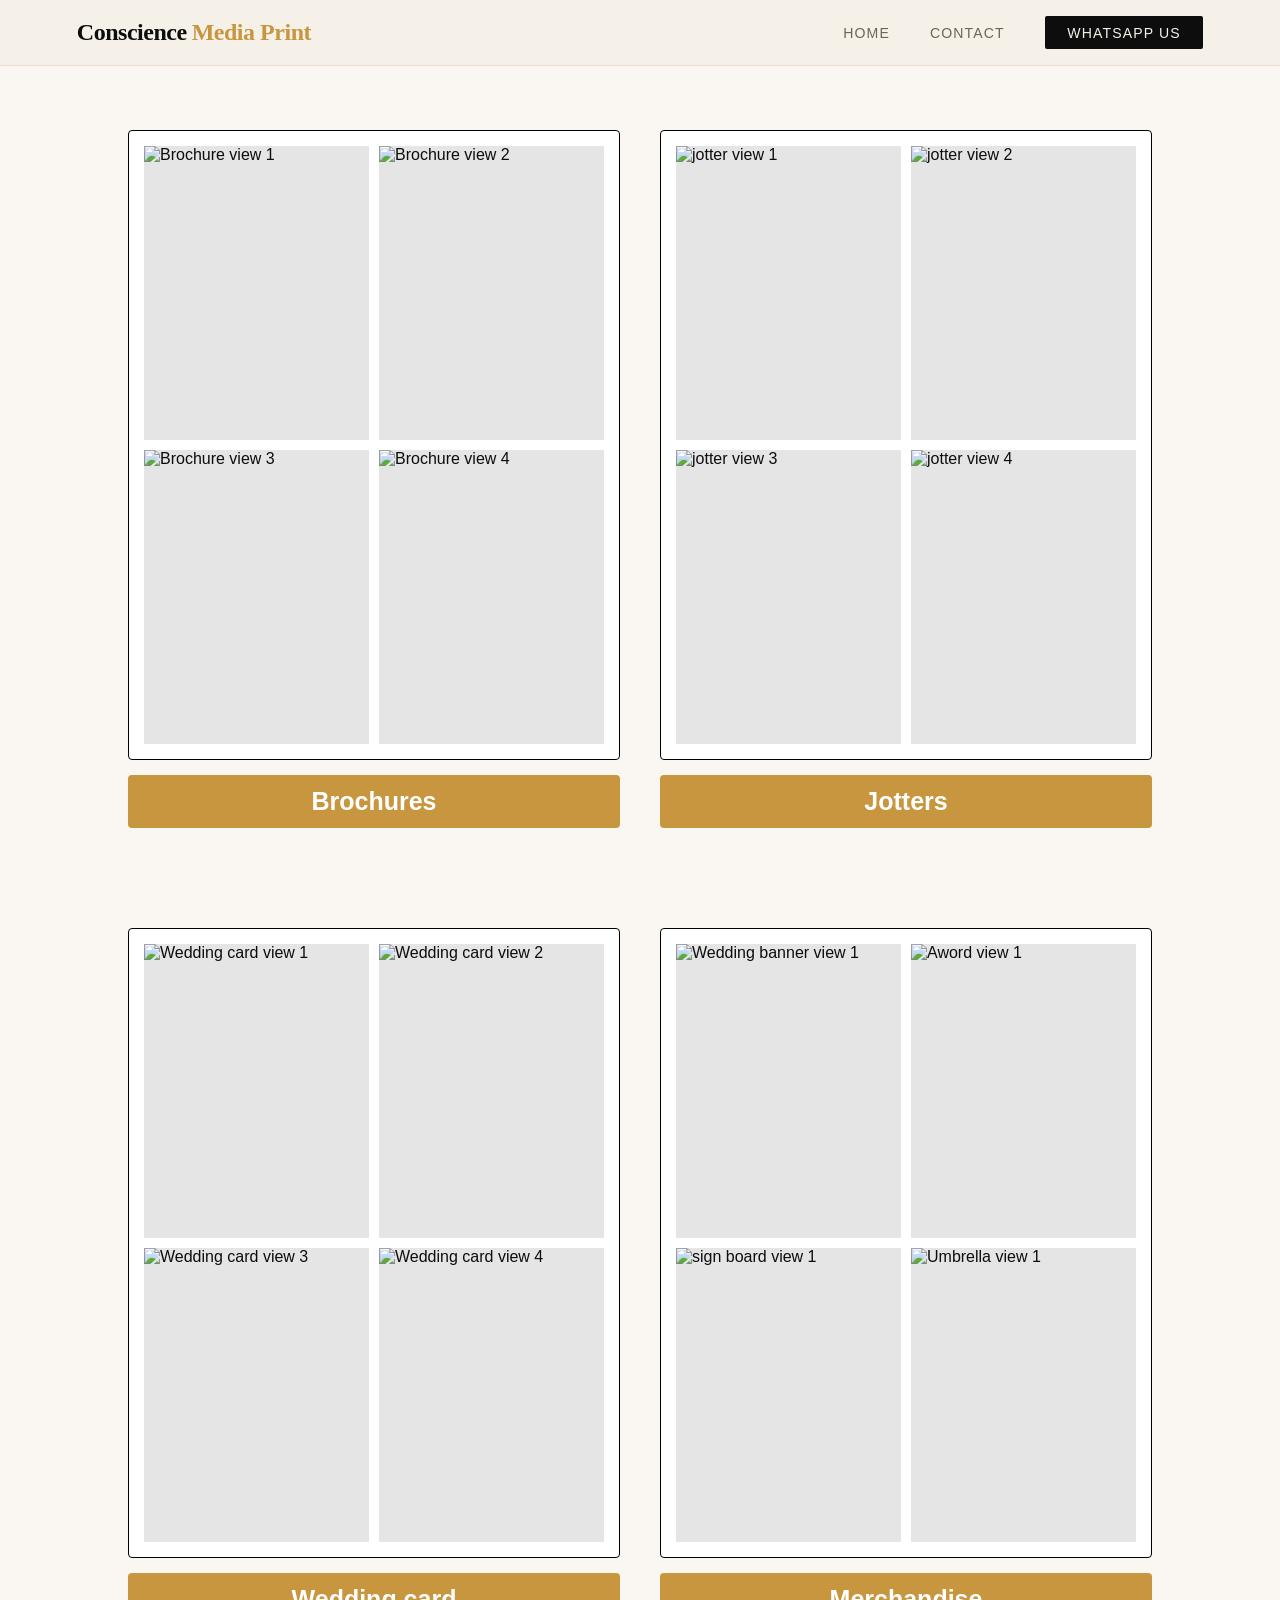
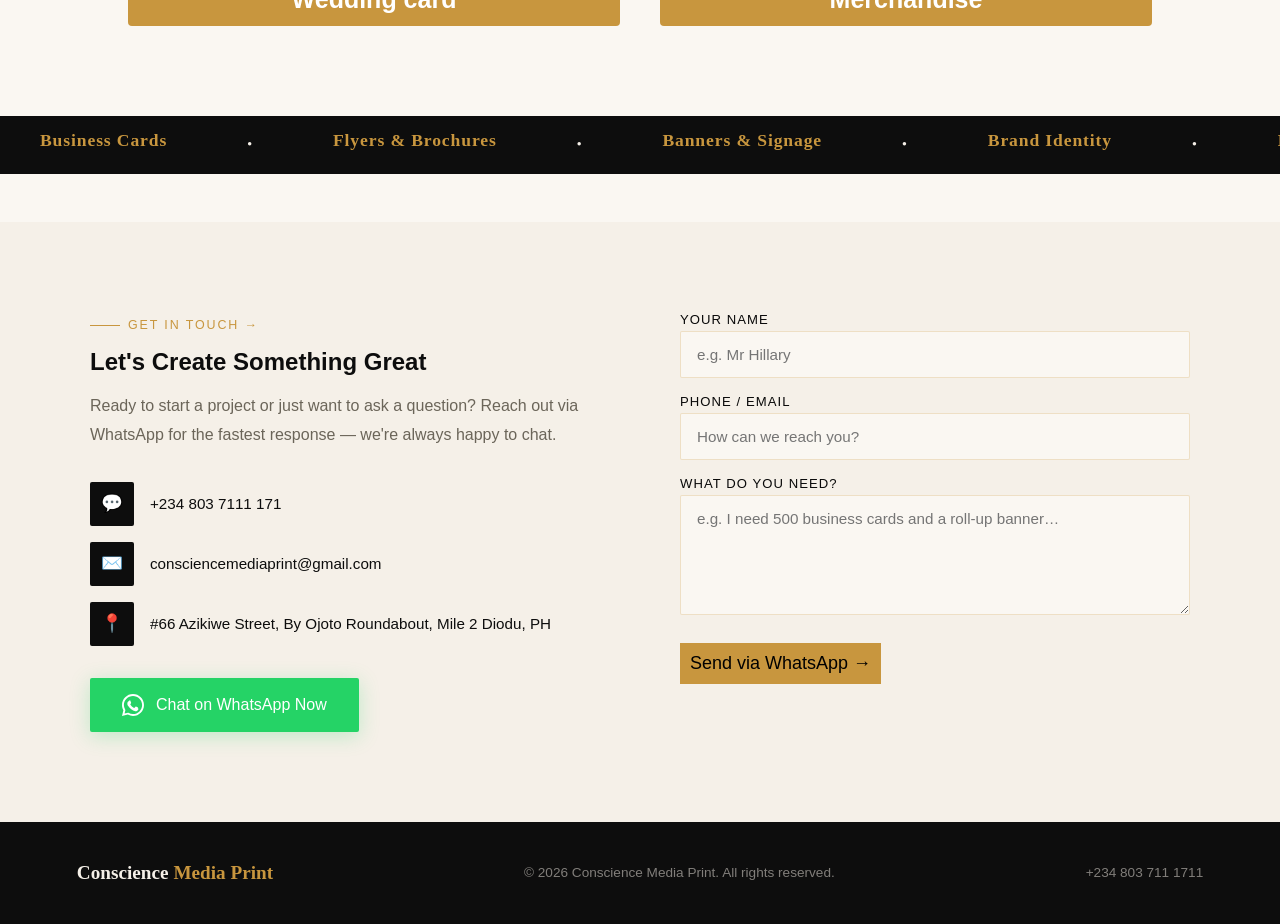
==== catalog.html @ 3065cc91 "Rename 📇.html to catalog.html" ====
<!DOCTYPE html>
<html lang="en">
<head>
    <meta charset="UTF-8">
    <meta name="viewport" content="width=device-width, initial-scale=1.0">
    <title>Catalog Collection | Conscience Media Print</title>
    <link rel="stylesheet" href="./catalog.css">
</head>
<body>
  <!-- NAV -->
<nav id="navbar">
  <a class="nav-logo" href="#hero">Conscience<span>Media Print</span></a>
  <ul class="nav-links" id="navLinks">
    <li><a href="index.html">Home</a></li>
    <li><a href="#contact">Contact</a></li>
    <li><a href="https://wa.me/2348037111171" target="_blank" class="nav-cta">WhatsApp Us</a></li>
  </ul>
  <div class="hamburger" id="hamburger" onclick="toggleMenu()">
    <span></span><span></span><span></span>
  </div>
</nav>
    <!-- MAIN CATALOG CONTAINER MATCHING YOUR NOTEBOOK SKETCH -->
    <main class="catalog-container">
       
        <!-- SECTION 1: BROCHURES -->
        <section class="category-block">
            <div class="inner-quad-grid">
                <div class="grid-cell"><img src="./Images/brochure1.png" alt="Brochure view 1"></div>
                <div class="grid-cell"><img src="./Images/brochure2.png" alt="Brochure view 2"></div>
                <div class="grid-cell"><img src="./Images/brochure3.png" alt="Brochure view 3"></div>
                <div class="grid-cell"><img src="./Images/brochure4.png" alt="Brochure view 4"></div>
            </div>
                <a href="https://drive.google.com/drive/folders/1C43YMz03uZLNqt1py8e4a41AuwaOzutf"><h3>Brochures</h3></a>
        </section>

        <!-- SECTION 2: MERCHANDISE -->
        <section class="category-block">
            <div class="inner-quad-grid">
                <div class="grid-cell"><img src="./Images/jotter1.png" alt="jotter view 1"></div>
                <div class="grid-cell"><img src="./Images/jotter2.png" alt="jotter view 2"></div>
                <div class="grid-cell"><img src="./Images/jotter3.png" alt="jotter view 3"></div>
                <div class="grid-cell"><img src="./Images/jotter4.png" alt="jotter view 4"></div>
            </div>
            <a href="https://drive.google.com/drive/folders/10n7uit2vkqizZoB6C6EOf9daJkdOoRug"><h3>Jotters</h3></a>
        </section>

        <!-- SECTION 3: SIGNAGE -->
        <section class="category-block">
            <div class="inner-quad-grid">
                <div class="grid-cell"><img src="./Images/Wedding card1.png" alt="Wedding card view 1"></div>
                <div class="grid-cell"><img src="./Images/Wedding card2.png" alt="Wedding card view 2"></div>
                <div class="grid-cell"><img src="./Images/Wedding card3.png" alt="Wedding card view 3"></div>
                <div class="grid-cell"><img src="./Images/Wedding card4.png" alt="Wedding card view 4"></div>
            </div>
            <a href="https://drive.google.com/drive/folders/1dVesbkyN0T2qG7P6O_RAn_3yKy0wekew"><h3>Wedding card</h3></a>
        </section>

        <!-- SECTION 4: FLYERS -->
        <section class="category-block">
            <div class="inner-quad-grid">
                <div class="grid-cell"><img src="./Images/wedding banner.jpg" alt="Wedding banner view 1"></div>
                <div class="grid-cell"><img src="./Images/Award1.png" alt="Aword view 1"></div>
                <div class="grid-cell"><img src="./Images/sign board.jpg" alt="sign board view 1"></div>
                <div class="grid-cell"><img src="./Images/Umbrella2.jpg" alt="Umbrella view 1"></div>
            </div>
                <a href="https://drive.google.com/drive/folders/1FA5IKOH-0KZenOcPdpChZqeabGQDJFr2"><h3>Merchandise</h3></a>
        </section>
    </main>

<!-- MARQUEE -->
<div class="marquee-wrap">
  <div class="marquee-track">
    <span>Business Cards</span><span class="dot">●</span>
    <span>Flyers & Brochures</span><span class="dot">●</span>
    <span>Banners & Signage</span><span class="dot">●</span>
    <span>Brand Identity</span><span class="dot">●</span>
    <span>Branded Merchandise</span><span class="dot">●</span>
    <span>T-Shirt Printing</span><span class="dot">●</span>
    <span>Stickers & Labels</span><span class="dot">●</span>
    <span>Corporate Branding</span><span class="dot">●</span>
    <span>Business Cards</span><span class="dot">●</span>
    <span>Flyers & Brochures</span><span class="dot">●</span>
    <span>Banners & Signage</span><span class="dot">●</span>
    <span>Brand Identity</span><span class="dot">●</span>
    <span>Branded Merchandise</span><span class="dot">●</span>
    <span>T-Shirt Printing</span><span class="dot">●</span>
    <span>Stickers & Labels</span><span class="dot">●</span>
    <span>Corporate Branding</span><span class="dot">●</span>
  </div>
</div>

<!-- CONTACT -->
<section id="contact">
  <div class="contact-wrap">
    <div class="contact-info reveal">
      <div class="section-tag">GET IN TOUCH →</div>
      <h2 class="section-title">Let's Create Something Great</h2>
      <p>Ready to start a project or just want to ask a question? Reach out via WhatsApp for the fastest response — we're always happy to chat.</p>
      <div class="contact-links">
        <a class="contact-link" href="https://wa.me/2348037111171" target="_blank">
          <div class="contact-link-icon">💬</div>
          <span>+234 803 7111 171</span>
        </a>
        <a class="contact-link" href="mailto:hello@consciencemedia.ng">
          <div class="contact-link-icon">✉️</div>
          <span>consciencemediaprint@gmail.com</span>
        </a>
        <a class="contact-link" href="#">
          <div class="contact-link-icon">📍</div>
          <span>#66 Azikiwe Street, By Ojoto Roundabout, Mile 2 Diodu, PH</span>
        </a>
      </div>
      <a class="whatsapp-cta" href="https://wa.me/2348037111171?text=Hello%2C%20I%27d%20like%20to%20inquire%20about%20your%20printing%20and%20branding%20services." target="_blank">
        <svg width="22" height="22" viewBox="0 0 32 32" fill="currentColor"><path d="M16 0C7.163 0 0 7.163 0 16c0 2.822.738 5.476 2.027 7.785L0 32l8.404-2.004A15.94 15.94 0 0016 32c8.837 0 16-7.163 16-16S24.837 0 16 0zm0 29.25a13.19 13.19 0 01-6.74-1.848l-.484-.287-5.005 1.194 1.215-4.87-.316-.502A13.214 13.214 0 012.75 16C2.75 8.682 8.682 2.75 16 2.75S29.25 8.682 29.25 16 23.318 29.25 16 29.25zm7.23-9.697c-.396-.198-2.343-1.157-2.706-1.288-.363-.132-.627-.198-.891.198-.264.396-1.025 1.288-1.255 1.552-.231.264-.462.297-.858.099-.396-.198-1.673-.617-3.186-1.97-1.177-1.05-1.973-2.347-2.204-2.743-.231-.396-.025-.61.173-.808.178-.177.396-.462.594-.693.198-.231.264-.396.396-.66.132-.264.066-.495-.033-.693-.099-.198-.891-2.145-1.221-2.937-.32-.771-.647-.667-.891-.68L9.9 10.5c-.264 0-.693.099-.99.462-.297.363-1.155 1.288-1.155 3.136 0 1.848 1.419 3.633 1.617 3.882.198.248 2.79 4.261 6.76 5.98.946.41 1.682.654 2.257.838.948.302 1.812.26 2.494.158.761-.114 2.343-.958 2.673-1.882.33-.924.33-1.716.231-1.881-.099-.165-.363-.264-.759-.462z"/></svg>
        Chat on WhatsApp Now
      </a>
    </div>

    <div class="contact-form-side reveal">
      <div>
        <label>Your Name</label>
        <input type="text" placeholder="e.g. Mr Hillary" />
      </div>
      <div>
        <label>Phone / Email</label>
        <input type="text" placeholder="How can we reach you?" />
      </div>
      <div>
        <label>What do you need?</label>
        <textarea placeholder="e.g. I need 500 business cards and a roll-up banner…"></textarea>
      </div>
      <button class="btn-primary" onclick="sendToWhatsApp()">
        Send via WhatsApp  →
      </button>
    </div>
  </div>
</section>

<!-- FOOTER -->
<footer id="FOOTER">
  <div class="logo">Conscience<span>Media Print</span></div>
  <span>© 2026 Conscience Media Print. All rights reserved.</span>
  <a href="https://wa.me/2348037111171" target="_blank">+234 803 711 1711</a>
</footer>

</body>
<script src="script.js"></script>
</html>
---- catalog.css ----
*, *::before, *::after { margin: 0; padding: 0; box-sizing: border-box; }

:root {
  --ink: #0d0d0d;
  --paper: #f5f0e8;
  --gold: #c8963e;
  --gold-light: #e8b86a;
  --cream: #faf7f2;
  --muted: #6b6559;
}

html { scroll-behavior: smooth; }

body {
  font-family: 'DM Sans', sans-serif;
  background: var(--cream);
  color: var(--ink);
  overflow-x: hidden;
}

/* ── NAV ── */
nav {
  position: fixed; top: 0; left: 0; right: 0; z-index: 100;
  display: flex; justify-content: space-between; align-items: center;
  padding: 1.2rem 6%;
  background: rgba(245,240,232,0.92);
  backdrop-filter: blur(10px);
  border-bottom: 1px solid rgba(200,150,62,0.2);
  transition: box-shadow .3s;
}
nav.scrolled { box-shadow: 0 4px 30px rgba(0,0,0,0.08); }

.nav-logo {
  font-family: 'Playfair Display', serif;
  font-size: 1.5rem; font-weight: 900;
  letter-spacing: -0.02em; color: var(--ink); text-decoration: none;
}
.nav-logo span { color: var(--gold); margin-left: 5px; }

.nav-links { display: flex; gap: 2.5rem; list-style: none; }
.nav-links a {
  text-decoration: none; font-size: .88rem; font-weight: 500;
  letter-spacing: .08em; text-transform: uppercase;
  color: var(--muted); transition: color .25s;
}
.nav-links a:hover { color: var(--gold); }

.nav-cta {
  background: var(--ink); color: var(--paper) !important;
  padding: .55rem 1.4rem; border-radius: 2px;
  font-weight: 500 !important; transition: background .25s !important;
}
.nav-cta:hover { background: var(--gold) !important; color: var(--ink) !important; }

.hamburger { display: none; flex-direction: column; gap: 5px; cursor: pointer; }
.hamburger span { display: block; width: 24px; height: 2px; background: var(--ink); transition: .3s; }

/* 2x2 Category Display Arrangement Grid */
.catalog-container {
    padding: 80px 10%;
    display: grid;
    grid-template-columns: repeat(2, 1fr); /* 2 blocks wide matching top half of sketch */
    column-gap: 40px;
    row-gap: 40px; /* Spacing between top and middle row sections */
}

.category-block {
    text-align: left;
    margin-bottom: 10px;
}

/* The Four Inner Panels Container per Sketched Box */
.inner-quad-grid {
    display: grid;
    margin-top: 50px;
    grid-template-columns: repeat(2, 1fr); /* 2x2 grid inside each container */
    height: 70vh;
    gap: 10px;
    background-color: #ffffff;
    padding: 15px;
    border: 1px solid #000000; /* Distinct crisp border line */
    border-radius: 4px;
}

.grid-cell {
    width: 100%;
    height: 100%;
    background-color: #e5e5e5;
    overflow: hidden;
}

.grid-cell img {
    width: 100%;
    height: 100%;
    object-fit: cover;
}
h3 {
    width: 100%;
    background-color: #c8963e;
    color: #ffffff !important;
    border: none;
    padding: 12px;
    font-size: 13px;
    font-weight: bold;
    border-radius: 4px;
    font-size: 25px;
    cursor: pointer;
    margin-top: 15px;
    text-align: center;
}
a {text-decoration: none;}

.category-label {
    margin-top: 12px;
    font-size: 18px;
    font-weight: bold;
    color: #000000;
    text-decoration: underline; /* Matches the text underlines in your notebook drawing */
}

/* ── MARQUEE ── */
.marquee-wrap { background: var(--ink); color: var(--gold); padding: .9rem 0; overflow: hidden; }
.marquee-track {
  display: flex; width: max-content;
  animation: marquee 18s linear infinite;
  font-family: 'Playfair Display', serif;
  font-size: 1.1rem; font-weight: 700; letter-spacing: .05em;
}
.marquee-track span { padding: 0 2.5rem; }
.marquee-track .dot { color: var(--paper); font-size: .5rem; line-height: 1.8rem; }
@keyframes marquee { to { transform: translateX(-50%); } }

/* ── CONTACT ── */
#contact { background: var(--paper); }
.contact-wrap { display: grid;
   grid-template-columns: 1fr 1fr; 
   gap: 5rem; 
   align-items: start; 
   margin-top: 3rem; 
   padding: 90px;
  }
.section-tag {
  display: inline-flex; align-items: center; gap: .5rem;
  font-size: .78rem; letter-spacing: .15em; text-transform: uppercase;
  color: var(--gold); font-weight: 500; margin-bottom: 1rem;
}
.section-tag::before { content: ''; display: block; width: 30px; height: 1px; background: var(--gold); }
.contact-info h2 { margin-bottom: 1rem; }
.contact-info p { color: var(--muted); line-height: 1.8; font-weight: 300; margin-bottom: 2rem; }
.contact-links { display: flex; flex-direction: column; gap: 1rem; }
.contact-link {
  display: flex; 
  align-items: center; 
  gap: 1rem;
  text-decoration: none; 
  color: var(--ink);
  font-weight: 500; 
  font-size: .95rem; 
  transition: color .25s;
}
.contact-link:hover { color: var(--gold); }
.contact-link-icon {
  width: 44px; height: 44px; border-radius: 2px;
  background: var(--ink); color: var(--paper);
  display: flex; align-items: center; justify-content: center;
  font-size: 1.1rem; flex-shrink: 0; transition: background .25s;
}
.contact-link:hover .contact-link-icon { background: var(--gold); color: var(--ink); }
.whatsapp-cta {
  display: inline-flex; align-items: center; gap: .75rem;
  background: #25D366; color: #fff;
  padding: 1rem 2rem; border-radius: 2px;
  font-weight: 500; font-size: 1rem;
  text-decoration: none; margin-top: 2rem;
  transition: background .25s, transform .2s;
  box-shadow: 0 4px 20px rgba(37,211,102,.25);
}
.whatsapp-cta:hover { background: #20be5b; transform: translateY(-2px); }
.contact-form-side { display: flex; flex-direction: column; gap: 1rem; }
.contact-form-side label { font-size: .82rem;
   letter-spacing: .08em; 
   text-transform: uppercase; 
   color:  #090909;
   display: block; 
   margin-bottom: .3rem;
   font-style: 13px;
   }
.contact-form-side input,
.contact-form-side textarea {
  width: 100%; padding: .85rem 1rem;
  background: var(--cream); border: 1.5px solid rgba(200,150,62,.25);
  border-radius: 2px; font-family: 'DM Sans', sans-serif;
  font-size: .95rem; color: var(--ink); outline: none; transition: border-color .25s;
}
.contact-form-side input:focus,
.contact-form-side textarea:focus { border-color: var(--gold); }
.contact-form-side textarea { resize: vertical; min-height: 120px; }
.contact-form-side .btn-primary { 
   align-self: flex-start;
   margin-top: .5rem;
   border: none;
   padding: 10px 10px 10px 10px;
   font-size: 18px;
   background-color: #c8963e;
   cursor: pointer; 
  }

/* ── FOOTER ── */
footer {
  background: var(--ink); color: rgba(245,240,232,.5);
  padding: 2.5rem 6%; display: flex;
  justify-content: space-between; align-items: center;
  flex-wrap: wrap; gap: 1rem; font-size: .85rem;
}
footer .logo { font-family: 'Playfair Display', serif; font-size: 1.2rem; font-weight: 900; color: var(--paper); }
footer .logo span {
  color: var(--gold);
  margin-left: 5px;
}
footer a { color: rgba(245,240,232,.5); text-decoration: none; transition: color .25s; }
footer a:hover { color: var(--gold); }

/* ── SCROLL ANIMATIONS ── */
.reveal { opacity: 0; transform: translateY(30px); transition: opacity .7s ease, transform .7s ease; }
.reveal.visible { opacity: 1; transform: none; }

/* ── MOBILE ── */
@media (max-width: 900px) {
  .nav-links { display: none; flex-direction: column; gap: 1.2rem; position: absolute; top: 100%; left: 0; right: 0; background: var(--paper); padding: 1.5rem 6%; border-bottom: 1px solid rgba(200,150,62,.2); }
  .nav-links.open { display: flex; }
  .hamburger { display: flex; }
}
@media (max-width: 560px) {
  .services-grid { grid-template-columns: 1fr; }
  .why-grid { grid-template-columns: 1fr; }
  .about-stats { flex-direction: column; gap: 1.2rem; }
  .about-collage { grid-template-rows: 160px 160px; }
  .contact-container {display: block;}
 .catalog-container {
    padding: 80px 10%;
    display: grid;
    grid-template-columns: repeat(1, 1fr);
    column-gap: 40px;
    row-gap: 40px;
}
}
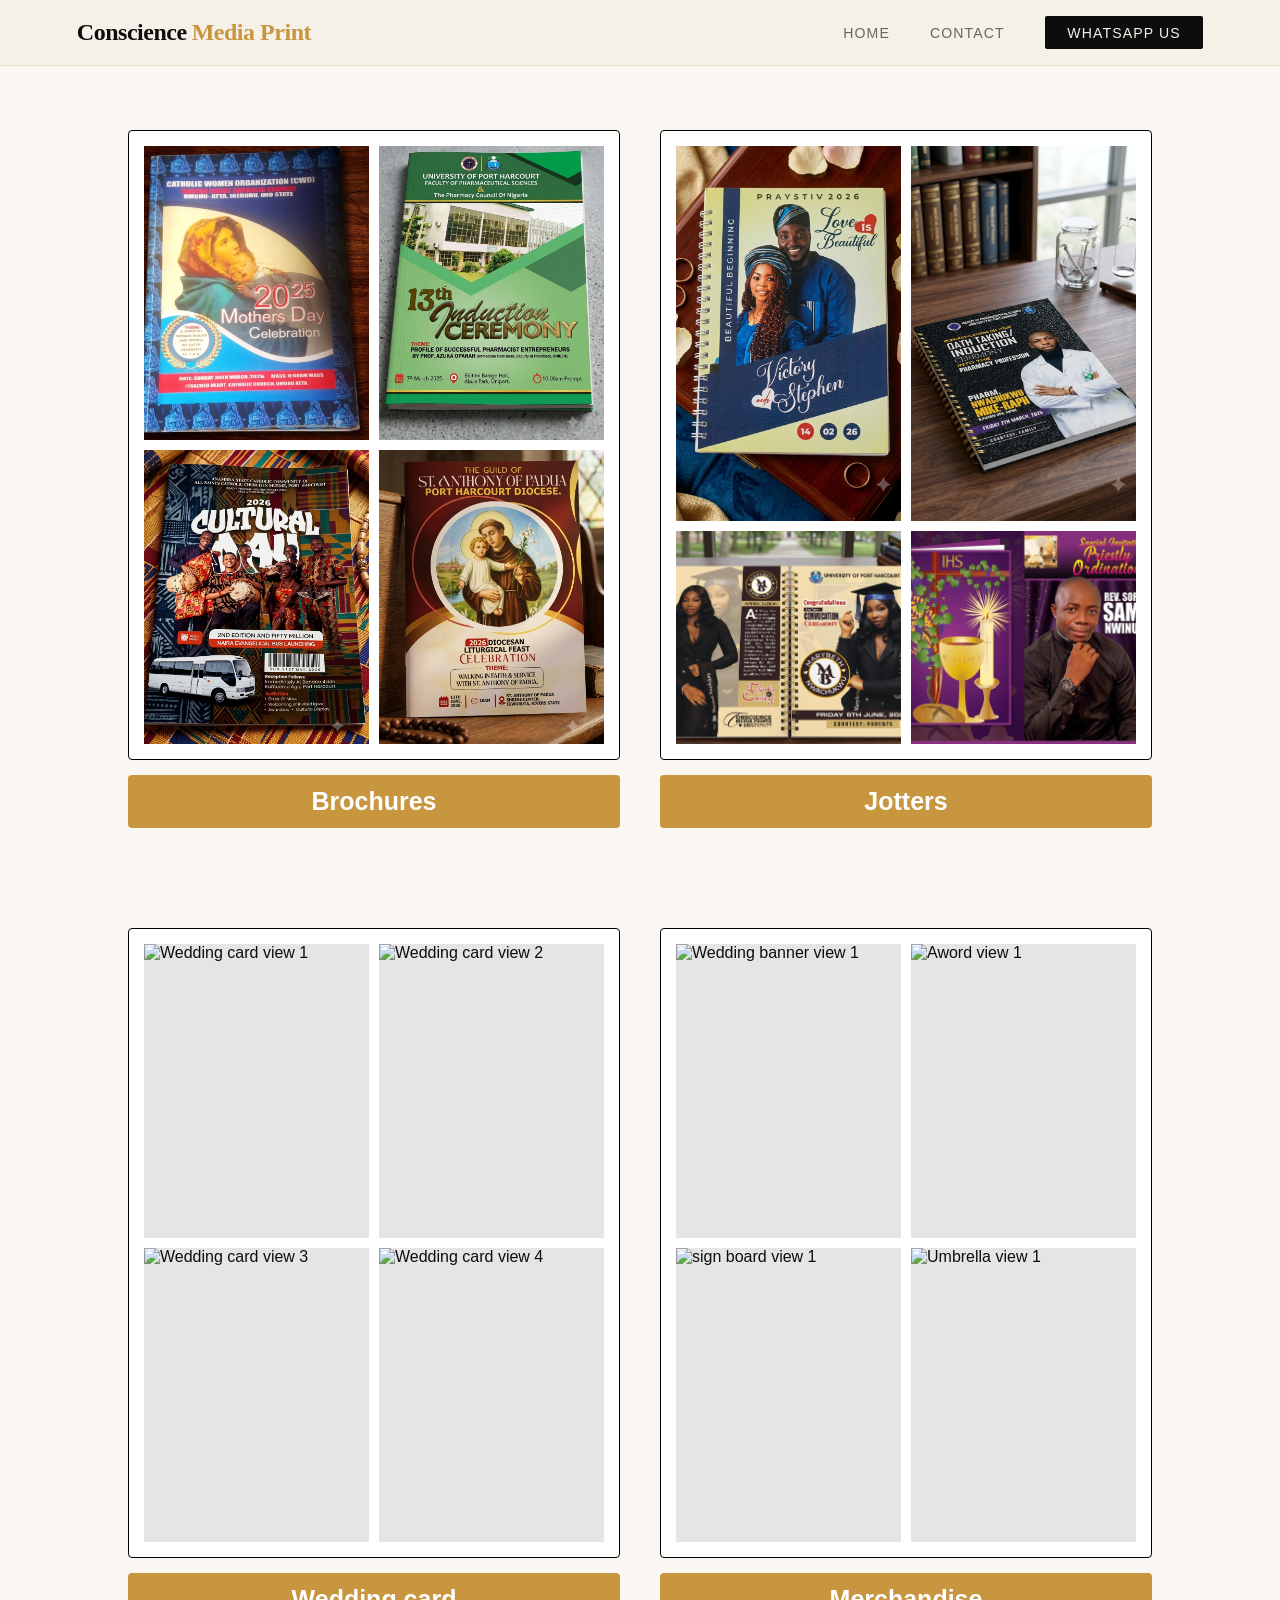
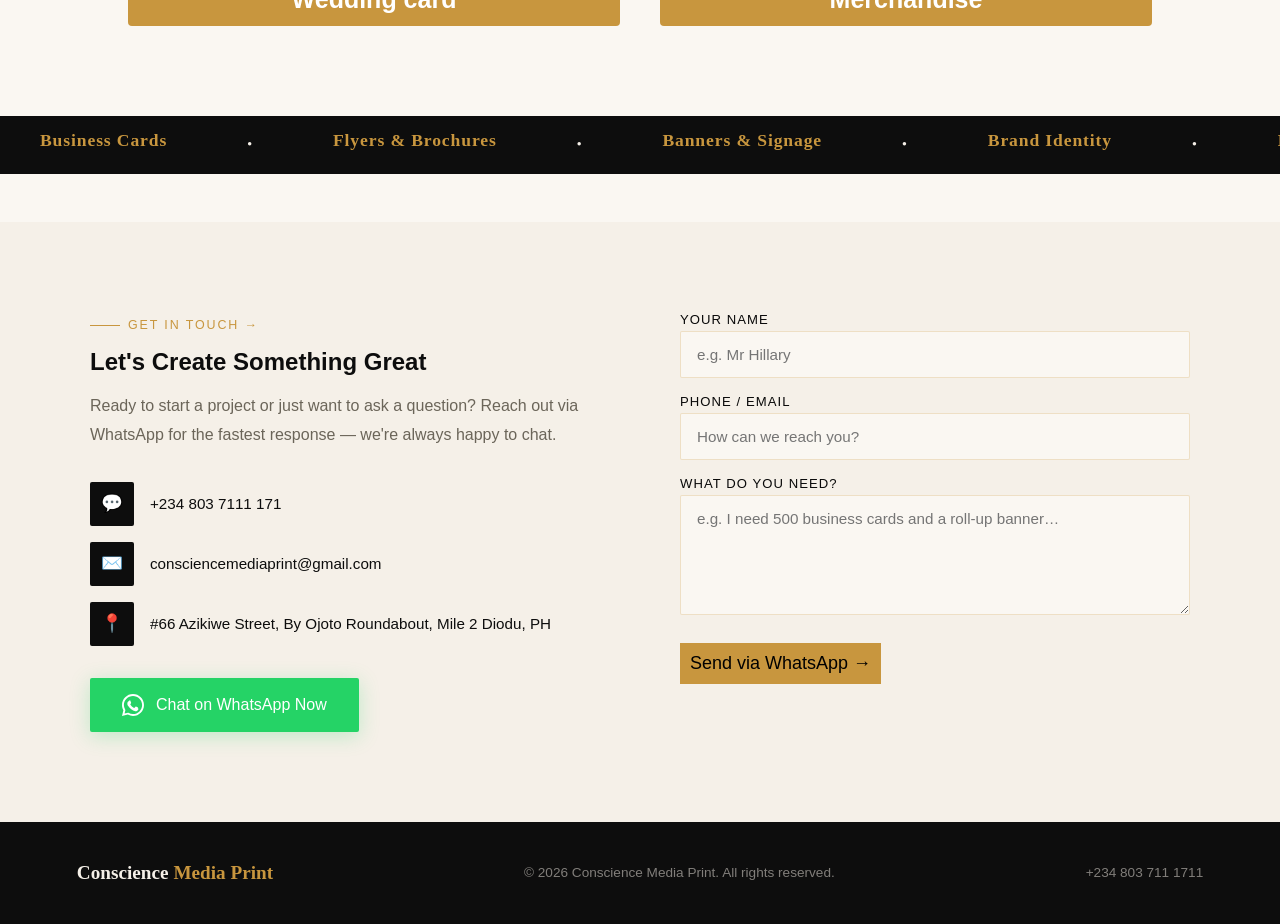
==== commit 3cbae1e0: "Update catalog.html" ====
--- a/catalog.html
+++ b/catalog.html
@@ -25,10 +25,10 @@
         <!-- SECTION 1: BROCHURES -->
         <section class="category-block">
             <div class="inner-quad-grid">
-                <div class="grid-cell"><img src="./Images/brochure1.png" alt="Brochure view 1"></div>
-                <div class="grid-cell"><img src="./Images/brochure2.png" alt="Brochure view 2"></div>
-                <div class="grid-cell"><img src="./Images/brochure3.png" alt="Brochure view 3"></div>
-                <div class="grid-cell"><img src="./Images/brochure4.png" alt="Brochure view 4"></div>
+                <div class="grid-cell"><img src="./brochure1.png" alt="Brochure view 1"></div>
+                <div class="grid-cell"><img src="./brochure2.png" alt="Brochure view 2"></div>
+                <div class="grid-cell"><img src="./brochure3.png" alt="Brochure view 3"></div>
+                <div class="grid-cell"><img src="./brochure4.png" alt="Brochure view 4"></div>
             </div>
                 <a href="https://drive.google.com/drive/folders/1C43YMz03uZLNqt1py8e4a41AuwaOzutf"><h3>Brochures</h3></a>
         </section>
@@ -36,10 +36,10 @@
         <!-- SECTION 2: MERCHANDISE -->
         <section class="category-block">
             <div class="inner-quad-grid">
-                <div class="grid-cell"><img src="./Images/jotter1.png" alt="jotter view 1"></div>
-                <div class="grid-cell"><img src="./Images/jotter2.png" alt="jotter view 2"></div>
-                <div class="grid-cell"><img src="./Images/jotter3.png" alt="jotter view 3"></div>
-                <div class="grid-cell"><img src="./Images/jotter4.png" alt="jotter view 4"></div>
+                <div class="grid-cell"><img src="./jotter1.png" alt="jotter view 1"></div>
+                <div class="grid-cell"><img src="./jotter2.png" alt="jotter view 2"></div>
+                <div class="grid-cell"><img src="./jotter3.png" alt="jotter view 3"></div>
+                <div class="grid-cell"><img src="./jotter4.png" alt="jotter view 4"></div>
             </div>
             <a href="https://drive.google.com/drive/folders/10n7uit2vkqizZoB6C6EOf9daJkdOoRug"><h3>Jotters</h3></a>
         </section>
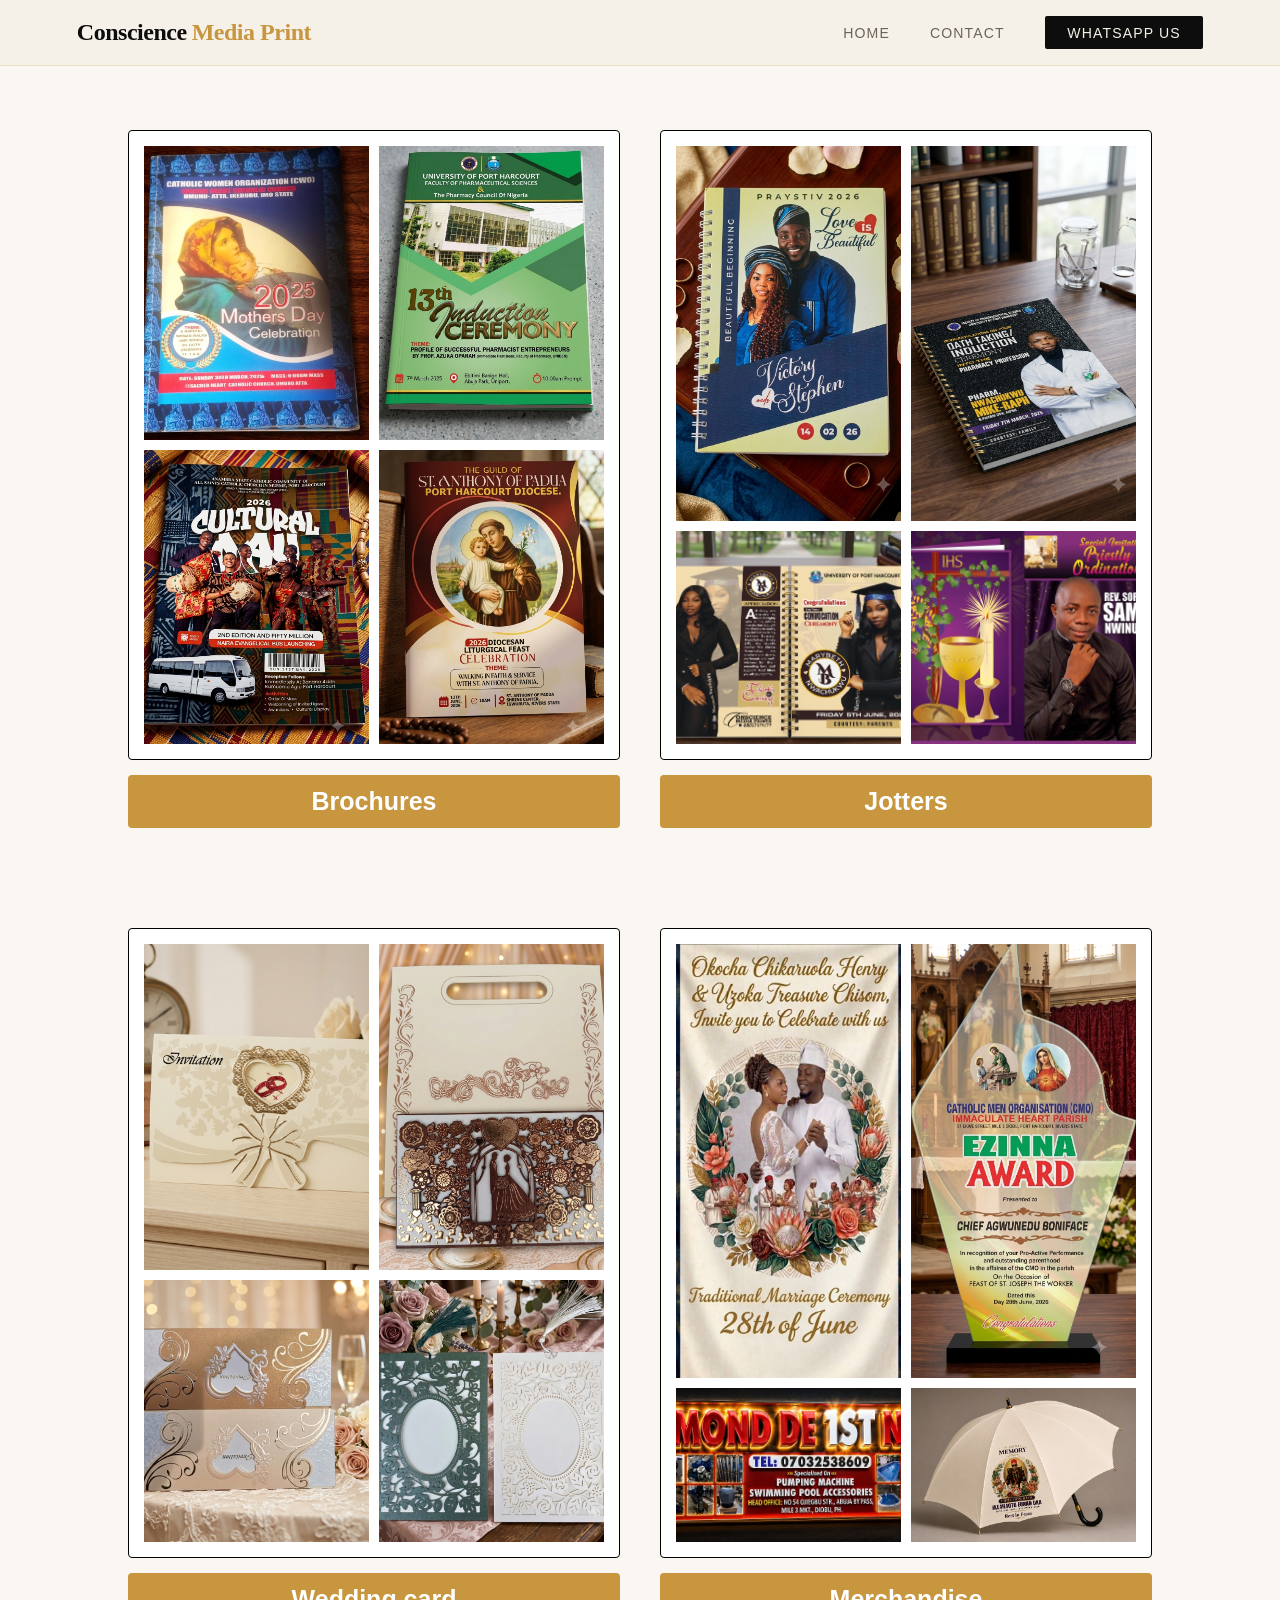
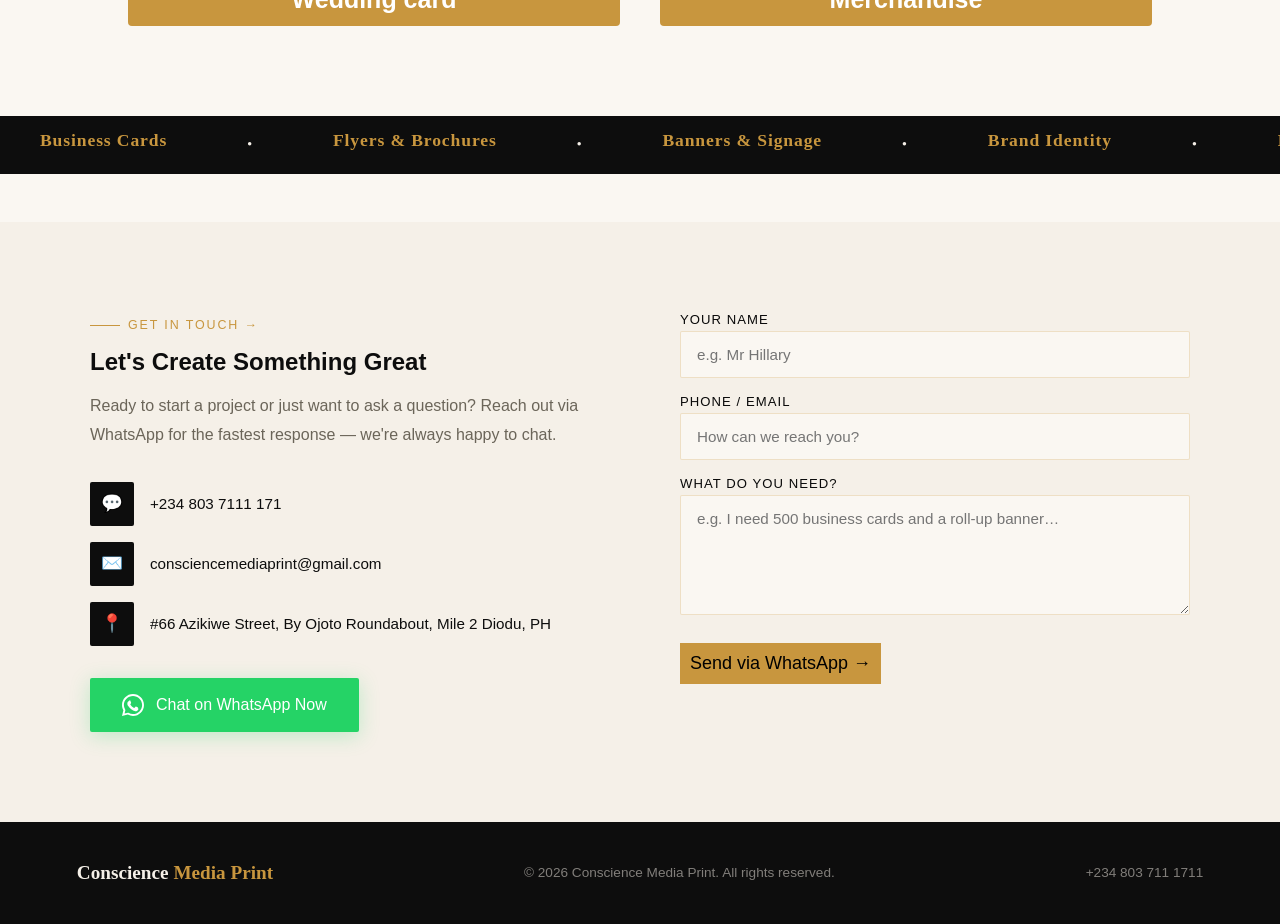
==== commit aac8e481: "Update catalog.html" ====
--- a/catalog.html
+++ b/catalog.html
@@ -47,10 +47,10 @@
         <!-- SECTION 3: SIGNAGE -->
         <section class="category-block">
             <div class="inner-quad-grid">
-                <div class="grid-cell"><img src="./Images/Wedding card1.png" alt="Wedding card view 1"></div>
-                <div class="grid-cell"><img src="./Images/Wedding card2.png" alt="Wedding card view 2"></div>
-                <div class="grid-cell"><img src="./Images/Wedding card3.png" alt="Wedding card view 3"></div>
-                <div class="grid-cell"><img src="./Images/Wedding card4.png" alt="Wedding card view 4"></div>
+                <div class="grid-cell"><img src="./Wedding card1.png" alt="Wedding card view 1"></div>
+                <div class="grid-cell"><img src="./Wedding card2.png" alt="Wedding card view 2"></div>
+                <div class="grid-cell"><img src="./Wedding card3.png" alt="Wedding card view 3"></div>
+                <div class="grid-cell"><img src="./Wedding card4.png" alt="Wedding card view 4"></div>
             </div>
             <a href="https://drive.google.com/drive/folders/1dVesbkyN0T2qG7P6O_RAn_3yKy0wekew"><h3>Wedding card</h3></a>
         </section>
@@ -58,10 +58,10 @@
         <!-- SECTION 4: FLYERS -->
         <section class="category-block">
             <div class="inner-quad-grid">
-                <div class="grid-cell"><img src="./Images/wedding banner.jpg" alt="Wedding banner view 1"></div>
-                <div class="grid-cell"><img src="./Images/Award1.png" alt="Aword view 1"></div>
-                <div class="grid-cell"><img src="./Images/sign board.jpg" alt="sign board view 1"></div>
-                <div class="grid-cell"><img src="./Images/Umbrella2.jpg" alt="Umbrella view 1"></div>
+                <div class="grid-cell"><img src="./wedding banner.jpg" alt="Wedding banner view 1"></div>
+                <div class="grid-cell"><img src="./Award1.png" alt="Aword view 1"></div>
+                <div class="grid-cell"><img src="./sign board.jpg" alt="sign board view 1"></div>
+                <div class="grid-cell"><img src="./Umbrella2.jpg" alt="Umbrella view 1"></div>
             </div>
                 <a href="https://drive.google.com/drive/folders/1FA5IKOH-0KZenOcPdpChZqeabGQDJFr2"><h3>Merchandise</h3></a>
         </section>
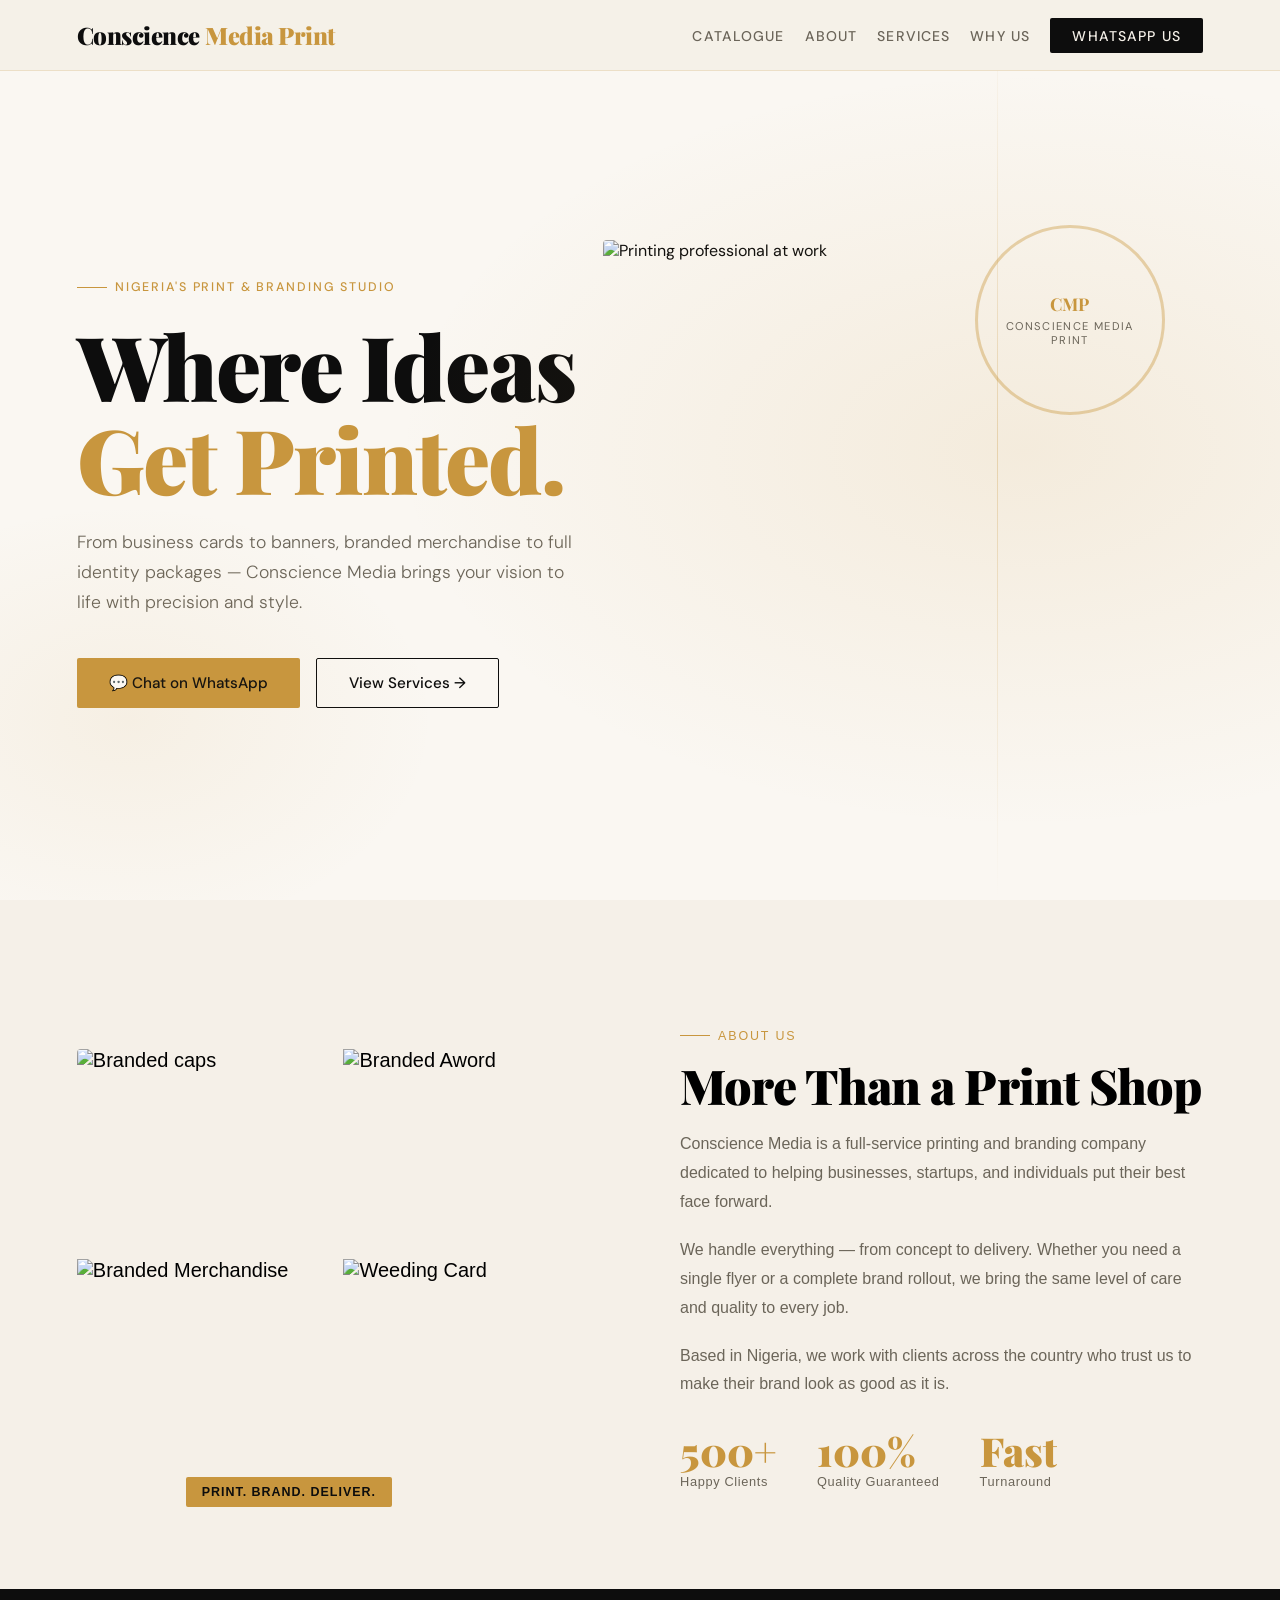
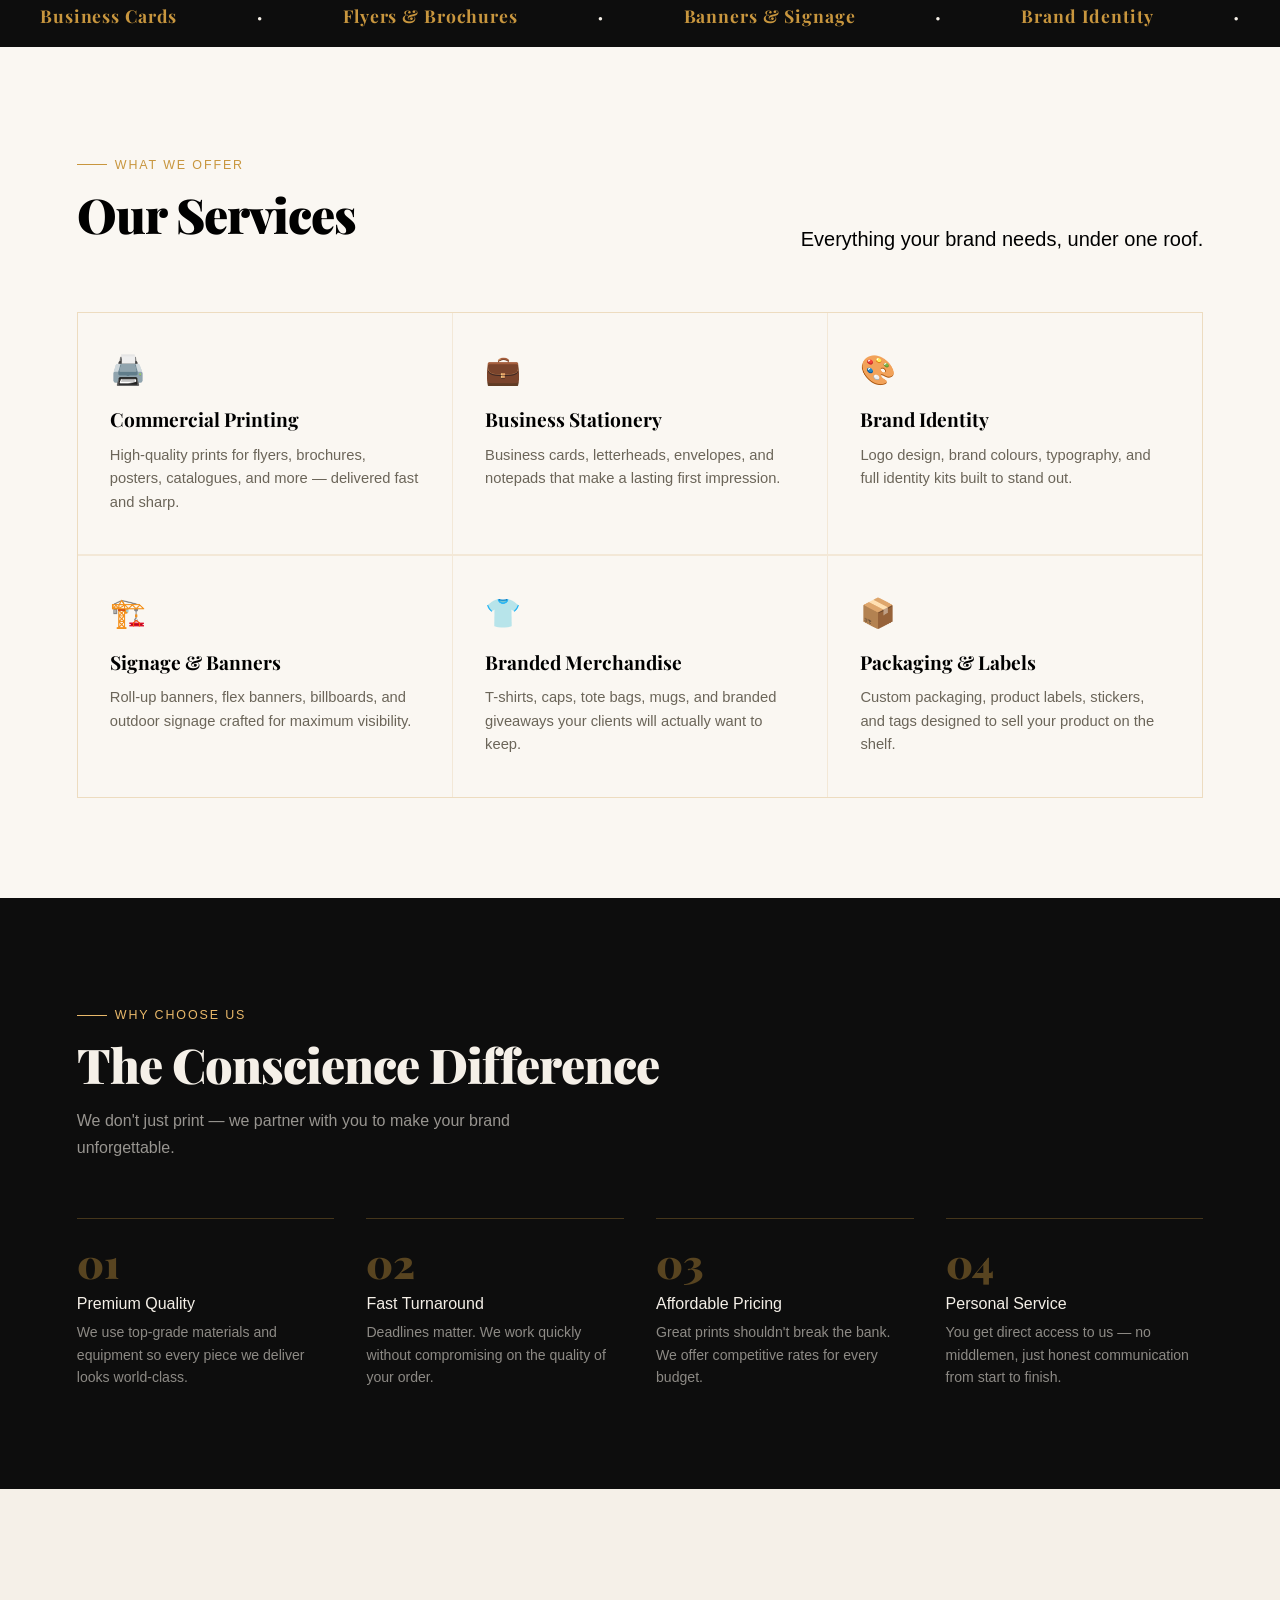
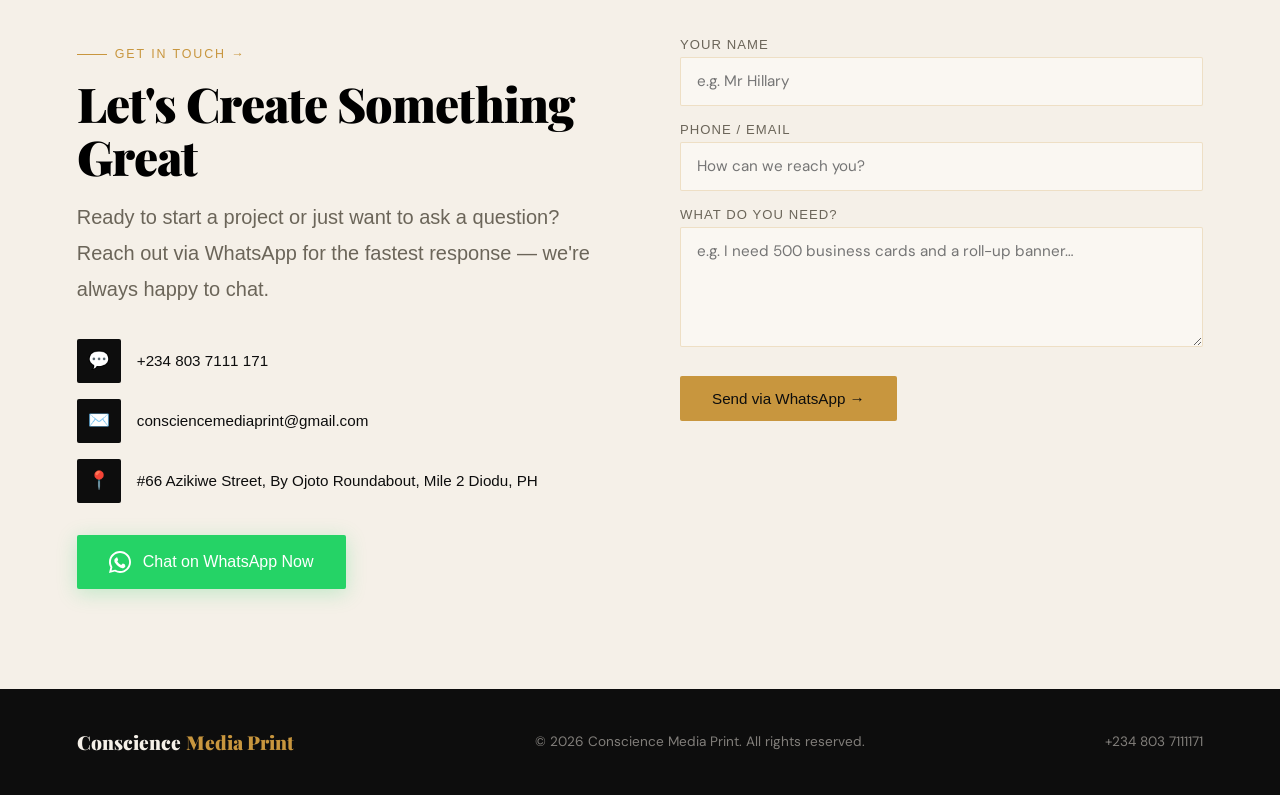
==== commit 20eef16f: "Update catalog.html" ====
--- a/catalog.html
+++ b/catalog.html
@@ -1,71 +1,101 @@
 <!DOCTYPE html>
 <html lang="en">
 <head>
-    <meta charset="UTF-8">
-    <meta name="viewport" content="width=device-width, initial-scale=1.0">
-    <title>Catalog Collection | Conscience Media Print</title>
-    <link rel="stylesheet" href="./catalog.css">
+  <meta charset="UTF-8" />
+  <meta name="viewport" content="width=device-width, initial-scale=1.0"/>
+  <title>Conscience Media – Print & Branding</title>
+  <link href="https://fonts.googleapis.com/css2?family=Playfair+Display:wght@700;900&family=DM+Sans:wght@300;400;500&display=swap" rel="stylesheet"/>
+  <link rel="stylesheet" href="./style.css">
 </head>
+
 <body>
+  
   <!-- NAV -->
 <nav id="navbar">
   <a class="nav-logo" href="#hero">Conscience<span>Media Print</span></a>
   <ul class="nav-links" id="navLinks">
-    <li><a href="index.html">Home</a></li>
-    <li><a href="#contact">Contact</a></li>
+    <li><a href="catalog.html">Catalogue</a></li>
+    <li><a href="#about">About</a></li>
+    <li><a href="#services">Services</a></li>
+    <li><a href="#why">Why Us</a></li>
     <li><a href="https://wa.me/2348037111171" target="_blank" class="nav-cta">WhatsApp Us</a></li>
   </ul>
   <div class="hamburger" id="hamburger" onclick="toggleMenu()">
     <span></span><span></span><span></span>
   </div>
 </nav>
-    <!-- MAIN CATALOG CONTAINER MATCHING YOUR NOTEBOOK SKETCH -->
-    <main class="catalog-container">
-       
-        <!-- SECTION 1: BROCHURES -->
-        <section class="category-block">
-            <div class="inner-quad-grid">
-                <div class="grid-cell"><img src="./brochure1.png" alt="Brochure view 1"></div>
-                <div class="grid-cell"><img src="./brochure2.png" alt="Brochure view 2"></div>
-                <div class="grid-cell"><img src="./brochure3.png" alt="Brochure view 3"></div>
-                <div class="grid-cell"><img src="./brochure4.png" alt="Brochure view 4"></div>
-            </div>
-                <a href="https://drive.google.com/drive/folders/1C43YMz03uZLNqt1py8e4a41AuwaOzutf"><h3>Brochures</h3></a>
-        </section>
-
-        <!-- SECTION 2: MERCHANDISE -->
-        <section class="category-block">
-            <div class="inner-quad-grid">
-                <div class="grid-cell"><img src="./jotter1.png" alt="jotter view 1"></div>
-                <div class="grid-cell"><img src="./jotter2.png" alt="jotter view 2"></div>
-                <div class="grid-cell"><img src="./jotter3.png" alt="jotter view 3"></div>
-                <div class="grid-cell"><img src="./jotter4.png" alt="jotter view 4"></div>
-            </div>
-            <a href="https://drive.google.com/drive/folders/10n7uit2vkqizZoB6C6EOf9daJkdOoRug"><h3>Jotters</h3></a>
-        </section>
-
-        <!-- SECTION 3: SIGNAGE -->
-        <section class="category-block">
-            <div class="inner-quad-grid">
-                <div class="grid-cell"><img src="./Wedding card1.png" alt="Wedding card view 1"></div>
-                <div class="grid-cell"><img src="./Wedding card2.png" alt="Wedding card view 2"></div>
-                <div class="grid-cell"><img src="./Wedding card3.png" alt="Wedding card view 3"></div>
-                <div class="grid-cell"><img src="./Wedding card4.png" alt="Wedding card view 4"></div>
-            </div>
-            <a href="https://drive.google.com/drive/folders/1dVesbkyN0T2qG7P6O_RAn_3yKy0wekew"><h3>Wedding card</h3></a>
-        </section>
-
-        <!-- SECTION 4: FLYERS -->
-        <section class="category-block">
-            <div class="inner-quad-grid">
-                <div class="grid-cell"><img src="./wedding banner.jpg" alt="Wedding banner view 1"></div>
-                <div class="grid-cell"><img src="./Award1.png" alt="Aword view 1"></div>
-                <div class="grid-cell"><img src="./sign board.jpg" alt="sign board view 1"></div>
-                <div class="grid-cell"><img src="./Umbrella2.jpg" alt="Umbrella view 1"></div>
-            </div>
-                <a href="https://drive.google.com/drive/folders/1FA5IKOH-0KZenOcPdpChZqeabGQDJFr2"><h3>Merchandise</h3></a>
-        </section>
-    </main>
+
+<section id="hero">
+  <div class="hero-bg"></div>
+  <div class="hero-content">
+    <div class="hero-tag">Nigeria's Print &amp; Branding Studio</div>
+    <h1>Where Ideas<em>Get Printed.</em></h1>
+    <p>From business cards to banners, branded merchandise to full identity packages — Conscience Media brings your vision to life with precision and style.</p>
+    <div class="hero-btns">
+      <a href="https://wa.me/2348037111171?text=Hello%2C%20I%27d%20like%20to%20inquire%20about%20your%20printing%20and%20branding%20services." target="_blank" class="btn-primary">
+        💬 Chat on WhatsApp
+      </a>
+      <a href="#services" class="btn-secondary">View Services →</a>
+    </div>
+  </div>
+  <div class="hero-image">
+    <img id="hero-img" src="./Images/heroimgfour.png" alt="Printing professional at work" />
+  </div>
+  <div class="hero-badge">
+    <div class="hero-badge-inner">CMP</div>
+    <div class="hero-badge-sub">Conscience Media <br> Print</div>
+  </div>
+</section>
+
+<!-- ABOUT -->
+<section id="about">
+  <div class="about-grid">
+
+    <!-- PHOTO COLLAGE replacing the old black box -->
+    <div class="about-collage-wrap reveal">
+      <div class="about-collage">
+    
+        <img class="collage-img "
+          src="./Images/K.jpg"
+          alt="Branded caps" />
+        
+        <img class="collage-img"
+          src="Images/M.jpg"
+          alt="Branded Aword" />
+          
+        <img class="collage-img"
+          src="Images/Z.jpg"
+          alt="Branded Merchandise" /> 
+
+        <img class="collage-img"
+          src="./Images/Umbrella2.jpg"
+          alt="Weeding Card" />    
+      </div>
+      <div class="collage-badge">Print. Brand. Deliver.</div>
+    </div>
+    <div class="about-text reveal">
+      <div class="section-tag">About Us</div>
+      <h2 class="section-title">More Than a Print Shop</h2>
+      <p>Conscience Media is a full-service printing and branding company dedicated to helping businesses, startups, and individuals put their best face forward.</p>
+      <p>We handle everything — from concept to delivery. Whether you need a single flyer or a complete brand rollout, we bring the same level of care and quality to every job.</p>
+      <p>Based in Nigeria, we work with clients across the country who trust us to make their brand look as good as it is.</p>
+      <div class="about-stats">
+        <div>
+          <div class="stat-num">500+</div>
+          <div class="stat-label">Happy Clients</div>
+        </div>
+        <div>
+          <div class="stat-num">100%</div>
+          <div class="stat-label">Quality Guaranteed</div>
+        </div>
+        <div>
+          <div class="stat-num">Fast</div>
+          <div class="stat-label">Turnaround</div>
+        </div>
+      </div>
+    </div>
+  </div>
+</section>
 
 <!-- MARQUEE -->
 <div class="marquee-wrap">
@@ -89,11 +119,85 @@
   </div>
 </div>
 
+<!-- SERVICES -->
+<section id="services">
+  <div class="services-header">
+    <div class="reveal">
+      <div class="section-tag">What We Offer</div>
+      <h2 class="section-title">Our Services</h2>
+    </div>
+    <p class="section-sub reveal">Everything your brand needs, under one roof.</p>
+  </div>
+  <div class="services-grid">
+    <div class="service-card reveal">
+      <span class="service-icon">🖨️</span>
+      <h3>Commercial Printing</h3>
+      <p>High-quality prints for flyers, brochures, posters, catalogues, and more — delivered fast and sharp.</p>
+    </div>
+    <div class="service-card reveal">
+      <span class="service-icon">💼</span>
+      <h3>Business Stationery</h3>
+      <p>Business cards, letterheads, envelopes, and notepads that make a lasting first impression.</p>
+    </div>
+    <div class="service-card reveal">
+      <span class="service-icon">🎨</span>
+      <h3>Brand Identity</h3>
+      <p>Logo design, brand colours, typography, and full identity kits built to stand out.</p>
+    </div>
+    <div class="service-card reveal">
+      <span class="service-icon">🏗️</span>
+      <h3>Signage & Banners</h3>
+      <p>Roll-up banners, flex banners, billboards, and outdoor signage crafted for maximum visibility.</p>
+    </div>
+    <div class="service-card reveal">
+      <span class="service-icon">👕</span>
+      <h3>Branded Merchandise</h3>
+      <p>T-shirts, caps, tote bags, mugs, and branded giveaways your clients will actually want to keep.</p>
+    </div>
+    <div class="service-card reveal">
+      <span class="service-icon">📦</span>
+      <h3>Packaging & Labels</h3>
+      <p>Custom packaging, product labels, stickers, and tags designed to sell your product on the shelf.</p>
+    </div>
+  </div>
+</section>
+
+<!-- WHY US -->
+<section id="why">
+  <div class="reveal">
+    <div class="section-tag">Why Choose Us</div>
+    <h2 class="section-title">The Conscience Difference</h2>
+    <p class="section-sub">We don't just print — we partner with you to make your brand unforgettable.</p>
+  </div>
+  <div class="why-grid">
+    <div class="why-card reveal">
+      <div class="why-num">01</div>
+      <h3>Premium Quality</h3>
+      <p>We use top-grade materials and equipment so every piece we deliver looks world-class.</p>
+    </div>
+    <div class="why-card reveal">
+      <div class="why-num">02</div>
+      <h3>Fast Turnaround</h3>
+      <p>Deadlines matter. We work quickly without compromising on the quality of your order.</p>
+    </div>
+    <div class="why-card reveal">
+      <div class="why-num">03</div>
+      <h3>Affordable Pricing</h3>
+      <p>Great prints shouldn't break the bank. We offer competitive rates for every budget.</p>
+    </div>
+    <div class="why-card reveal">
+      <div class="why-num">04</div>
+      <h3>Personal Service</h3>
+      <p>You get direct access to us — no middlemen, just honest communication from start to finish.</p>
+    </div>
+  </div>
+</section>
+
 <!-- CONTACT -->
 <section id="contact">
   <div class="contact-wrap">
     <div class="contact-info reveal">
-      <div class="section-tag">GET IN TOUCH →</div>
+      <div class="section-tag">Get In Touch →</div>
       <h2 class="section-title">Let's Create Something Great</h2>
       <p>Ready to start a project or just want to ask a question? Reach out via WhatsApp for the fastest response — we're always happy to chat.</p>
       <div class="contact-links">
@@ -130,17 +234,17 @@
         <textarea placeholder="e.g. I need 500 business cards and a roll-up banner…"></textarea>
       </div>
       <button class="btn-primary" onclick="sendToWhatsApp()">
-        Send via WhatsApp  →
+        Send via WhatsApp →
       </button>
     </div>
   </div>
 </section>
 
 <!-- FOOTER -->
-<footer id="FOOTER">
+<footer>
   <div class="logo">Conscience<span>Media Print</span></div>
   <span>© 2026 Conscience Media Print. All rights reserved.</span>
-  <a href="https://wa.me/2348037111171" target="_blank">+234 803 711 1711</a>
+  <a href="https://wa.me/2348037111171" target="_blank">+234 803 7111171</a>
 </footer>
 
 </body>
--- a/style.css
+++ b/style.css
@@ -0,0 +1,323 @@
+*, *::before, *::after { margin: 0; padding: 0; box-sizing: border-box; }
+
+:root {
+  --ink: #0d0d0d;
+  --paper: #f5f0e8;
+  --gold: #c8963e;
+  --gold-light: #e8b86a;
+  --cream: #faf7f2;
+  --muted: #6b6559;
+}
+
+html { scroll-behavior: smooth; }
+
+body {
+  font-family: 'DM Sans', sans-serif;
+  background: var(--cream);
+  color: var(--ink);
+  overflow-x: hidden;
+}
+
+/* ── NAV ── */
+nav {
+  position: fixed; top: 0; left: 0; right: 0; z-index: 100;
+  display: flex; justify-content: space-between; align-items: center;
+  padding: 1.2rem 6%;
+  background: rgba(245,240,232,0.92);
+  backdrop-filter: blur(10px);
+  border-bottom: 1px solid rgba(200,150,62,0.2);
+  transition: box-shadow .3s;
+}
+nav.scrolled { box-shadow: 0 4px 30px rgba(0,0,0,0.08); }
+
+.nav-logo {
+  font-family: 'Playfair Display', serif;
+  font-size: 1.5rem; font-weight: 900;
+  letter-spacing: -0.02em; color: var(--ink); text-decoration: none;
+}
+.nav-logo span { color: var(--gold); margin-left: 5px; }
+
+.nav-links { display: flex; gap: 20px; list-style: none; }
+.nav-links a {
+  text-decoration: none; font-size: .88rem; font-weight: 500;
+  letter-spacing: .08em; text-transform: uppercase;
+  color: var(--muted); transition: color .25s;
+}
+.nav-links a:hover { color: var(--gold); }
+
+.nav-cta {
+  background: var(--ink); color: var(--paper) !important;
+  padding: .55rem 1.4rem; border-radius: 2px;
+  font-weight: 500 !important; transition: background .25s !important;
+}
+.nav-cta:hover { background: var(--gold) !important; color: var(--ink) !important; }
+
+.hamburger { display: none; flex-direction: column; gap: 5px; cursor: pointer; }
+.hamburger span { display: block; width: 24px; height: 2px; background: var(--ink); transition: .3s; }
+
+/* ── HERO ── */
+#hero {
+  min-height: 100vh; display: flex; align-items: center; justify-content: space-between;
+  padding: 120px 6% 40px; position: relative; overflow: hidden;
+  margin: 0px;
+}
+
+#hero-content { order: 1; position: relative; z-index: 1; }
+
+#hero-image {
+  order: 2;
+  position: relative; z-index: 1;
+  flex-shrink: 0;
+  margin-left: 60px;
+}
+
+#hero-img {
+  display: block;
+  height: 500px;
+  width: 600px;
+  object-fit: cover;
+  border-radius: 4px;
+}
+.hero-bg {
+  position: absolute; inset: 0; z-index: 0;
+  background:
+    radial-gradient(ellipse 70% 60% at 80% 50%, rgba(200,150,62,.12) 0%, transparent 70%),
+    radial-gradient(ellipse 40% 40% at 10% 80%, rgba(200,150,62,.08) 0%, transparent 60%);
+}
+.hero-bg::before {
+  content: ''; position: absolute; top: 0; right: 22%;
+  width: 1px; height: 100%;
+  background: linear-gradient(to bottom, transparent, rgba(200,150,62,.3), transparent);
+}
+.hero-tag {
+  display: inline-flex; align-items: center; gap: .5rem;
+  font-size: .78rem; letter-spacing: .15em; text-transform: uppercase;
+  color: var(--gold); font-weight: 500; margin-bottom: 1.5rem;
+}
+.hero-tag::before { content: ''; display: block; width: 30px; height: 1px; background: var(--gold); }
+.hero-content h1 {
+  font-family: 'Playfair Display', serif;
+  font-size: clamp(3rem, 7vw, 6rem); line-height: 1.03;
+  font-weight: 900; letter-spacing: -0.02em; margin-bottom: 1.5rem;
+}
+.hero-content h1 em { font-style: normal; color: var(--gold); display: block; }
+.hero-content p {
+  font-size: 1.1rem; color: var(--muted); line-height: 1.7;
+  max-width: 500px; margin-bottom: 2.5rem; font-weight: 300;
+}
+.hero-btns { display: flex; gap: 1rem; flex-wrap: wrap; }
+.btn-primary {
+  display: inline-flex; align-items: center; gap: .6rem;
+  background: var(--gold); color: var(--ink);
+  padding: .9rem 2rem; font-weight: 500; font-size: .95rem;
+  text-decoration: none; border-radius: 2px;
+  transition: background .25s, transform .2s;
+}
+.btn-primary:hover { background: var(--gold-light); transform: translateY(-2px); }
+.btn-secondary {
+  display: inline-flex; align-items: center; gap: .6rem;
+  border: 1.5px solid var(--ink); color: var(--ink);
+  padding: .9rem 2rem; font-weight: 500; font-size: .95rem;
+  text-decoration: none; border-radius: 2px;
+  transition: background .25s, transform .2s;
+}
+.btn-secondary:hover { background: var(--ink); color: var(--paper); transform: translateY(-2px); }
+
+.hero-badge {
+  position: absolute; right: 9%; top: 25%;
+  width: 190px; height: 190px; border-radius: 50%;
+  border: 3px solid rgba(200,150,62,.4);
+  display: flex; flex-direction: column;
+  align-items: center; justify-content: center; text-align: center;
+  animation: spin-badge 20s linear infinite;
+}
+.hero-badge-inner {
+  font-family: 'Playfair Display', serif;
+  font-size: 1.1rem; font-weight: 700; color: var(--gold); line-height: 1.2;
+}
+.hero-badge-sub { font-size: .7rem; letter-spacing: .12em; color: var(--muted); text-transform: uppercase; margin-top: .3rem; }
+@keyframes spin-badge { to { transform: rotate(360deg); } }
+
+/* ── MARQUEE ── */
+.marquee-wrap { background: var(--ink); color: var(--gold); padding: .9rem 0; overflow: hidden; }
+.marquee-track {
+  display: flex; width: max-content;
+  animation: marquee 18s linear infinite;
+  font-family: 'Playfair Display', serif;
+  font-size: 1.1rem; font-weight: 700; letter-spacing: .05em;
+}
+.marquee-track span { padding: 0 2.5rem; }
+.marquee-track .dot { color: var(--paper); font-size: .5rem; line-height: 1.8rem; }
+@keyframes marquee { to { transform: translateX(-50%); } }
+
+/* ── SECTION BASE ── */
+section { padding: 100px 6%; }
+.section-tag {
+  display: inline-flex; align-items: center; gap: .5rem;
+  font-size: .78rem; letter-spacing: .15em; text-transform: uppercase;
+  color: var(--gold); font-weight: 500; margin-bottom: 1rem;
+}
+.section-tag::before { content: ''; display: block; width: 30px; height: 1px; background: var(--gold); }
+.section-title {
+  font-family: 'Playfair Display', serif;
+  font-size: clamp(2rem, 4vw, 3rem); font-weight: 900;
+  line-height: 1.1; margin-bottom: 1rem; letter-spacing: -.02em;
+}
+.section-sub { color: var(--muted); font-size: 1rem; line-height: 1.7; max-width: 520px; font-weight: 300; }
+
+/* ── ABOUT ── */
+#about { background: var(--paper); padding-top: 70px; }
+.about-grid {
+  display: grid; grid-template-columns: 1fr 1fr;
+  gap: 5rem; align-items: center; margin-top: 3rem;
+}
+
+/* ── PHOTO COLLAGE ── */
+.about-collage {
+  display: grid;
+  grid-template-columns: 1fr 1fr;
+  grid-template-rows: 200px 200px;
+  gap: 10px;
+  border-radius: 4px;
+  overflow: hidden;
+}
+.collage-img {
+  width: 100%; height: 100%;
+  object-fit: cover;
+  display: block;
+  transition: transform .4s ease;
+}
+.collage-img:hover { transform: scale(1.05); }
+.collage-tall {
+  grid-row: span 2;
+}
+.collage-badge {
+  position: absolute;
+  bottom: -3rem; right: 13rem;
+  background: var(--gold); color: var(--ink);
+  padding: .5rem 1rem; font-size: .78rem;
+  font-weight: 600; letter-spacing: .08em;
+  text-transform: uppercase; border-radius: 2px;
+}
+.about-collage-wrap {
+  position: relative;
+}
+
+.about-text h2 { margin-bottom: 1.2rem; }
+.about-text p { color: var(--muted); line-height: 1.8; margin-bottom: 1.2rem; font-weight: 300; font-size: 1rem; }
+.about-stats { display: flex; gap: 2.5rem; margin-top: 2rem; }
+.stat-num { font-family: 'Playfair Display', serif; font-size: 2.5rem; font-weight: 900; color: var(--gold); line-height: 1; }
+.stat-label { font-size: .8rem; color: var(--muted); letter-spacing: .05em; margin-top: .2rem; }
+
+/* ── SERVICES ── */
+#services { background: var(--cream); }
+.services-header { display: flex; justify-content: space-between; align-items: flex-end; margin-bottom: 3.5rem; flex-wrap: wrap; gap: 1.5rem; }
+.services-grid { display: grid; grid-template-columns: repeat(3, 1fr); gap: 1.5px; background: rgba(200,150,62,.15); border: 1.5px solid rgba(200,150,62,.15); }
+.service-card {
+  background: var(--cream); padding: 2.5rem 2rem;
+  position: relative; overflow: hidden; transition: background .3s; cursor: default;
+}
+.service-card::before {
+  content: ''; position: absolute; bottom: 0; left: 0;
+  width: 0; height: 3px; background: var(--gold); transition: width .35s ease;
+}
+.service-card:hover { background: var(--paper); }
+.service-card:hover::before { width: 100%; }
+.service-icon { font-size: 1.8rem; margin-bottom: 1.2rem; display: block; }
+.service-card h3 { font-family: 'Playfair Display', serif; font-size: 1.2rem; font-weight: 700; margin-bottom: .7rem; }
+.service-card p { color: var(--muted); font-size: .92rem; line-height: 1.6; font-weight: 300; }
+
+/* ── WHY US ── */
+#why { background: var(--ink); color: var(--paper); }
+#why .section-tag { color: var(--gold-light); }
+#why .section-tag::before { background: var(--gold-light); }
+#why .section-title { color: var(--paper); }
+#why .section-sub { color: rgba(245,240,232,.6); }
+.why-grid { display: grid; grid-template-columns: repeat(4, 1fr); gap: 2rem; margin-top: 3.5rem; }
+.why-card { border-top: 1px solid rgba(200,150,62,.3); padding-top: 1.5rem; }
+.why-num { font-family: 'Playfair Display', serif; font-size: 2.5rem; font-weight: 900; color: var(--gold); opacity: .4; line-height: 1; margin-bottom: .8rem; }
+.why-card h3 { font-size: 1rem; font-weight: 500; margin-bottom: .5rem; color: var(--paper); }
+.why-card p { font-size: .88rem; color: rgba(245,240,232,.55); line-height: 1.6; font-weight: 300; }
+
+/* ── CONTACT ── */
+#contact { background: var(--paper); }
+.contact-wrap { display: grid; grid-template-columns: 1fr 1fr; gap: 5rem; align-items: start; margin-top: 3rem; }
+.contact-info h2 { margin-bottom: 1rem; }
+.contact-info p { color: var(--muted); line-height: 1.8; font-weight: 300; margin-bottom: 2rem; }
+.contact-links { display: flex; flex-direction: column; gap: 1rem; }
+.contact-link {
+  display: flex; align-items: center; gap: 1rem;
+  text-decoration: none; color: var(--ink);
+  font-weight: 500; font-size: .95rem; transition: color .25s;
+}
+.contact-link:hover { color: var(--gold); }
+.contact-link-icon {
+  width: 44px; height: 44px; border-radius: 2px;
+  background: var(--ink); color: var(--paper);
+  display: flex; align-items: center; justify-content: center;
+  font-size: 1.1rem; flex-shrink: 0; transition: background .25s;
+}
+.contact-link:hover .contact-link-icon { background: var(--gold); color: var(--ink); }
+.whatsapp-cta {
+  display: inline-flex; align-items: center; gap: .75rem;
+  background: #25D366; color: #fff;
+  padding: 1rem 2rem; border-radius: 2px;
+  font-weight: 500; font-size: 1rem;
+  text-decoration: none; margin-top: 2rem;
+  transition: background .25s, transform .2s;
+  box-shadow: 0 4px 20px rgba(37,211,102,.25);
+}
+.whatsapp-cta:hover { background: #20be5b; transform: translateY(-2px); }
+.contact-form-side { display: flex; flex-direction: column; gap: 1rem; }
+.contact-form-side label { font-size: .82rem; letter-spacing: .08em; text-transform: uppercase; color: var(--muted); display: block; margin-bottom: .3rem; }
+.contact-form-side input,
+.contact-form-side textarea {
+  width: 100%; padding: .85rem 1rem;
+  background: var(--cream); border: 1.5px solid rgba(200,150,62,.25);
+  border-radius: 2px; font-family: 'DM Sans', sans-serif;
+  font-size: .95rem; color: var(--ink); outline: none; transition: border-color .25s;
+}
+.contact-form-side input:focus,
+.contact-form-side textarea:focus { border-color: var(--gold); }
+.contact-form-side textarea { resize: vertical; min-height: 120px; }
+.contact-form-side .btn-primary { align-self: flex-start; margin-top: .5rem; border: none; cursor: pointer; }
+
+/* ── FOOTER ── */
+footer {
+  background: var(--ink); color: rgba(245,240,232,.5);
+  padding: 2.5rem 6%; display: flex;
+  justify-content: space-between; align-items: center;
+  flex-wrap: wrap; gap: 1rem; font-size: .85rem;
+}
+footer .logo { font-family: 'Playfair Display', serif; font-size: 1.2rem; font-weight: 900; color: var(--paper); }
+footer .logo span {
+  color: var(--gold);
+  margin-left: 5px;
+}
+footer a { color: rgba(245,240,232,.5); text-decoration: none; transition: color .25s; }
+footer a:hover { color: var(--gold); }
+
+/* ── SCROLL ANIMATIONS ── */
+.reveal { opacity: 0; transform: translateY(30px); transition: opacity .7s ease, transform .7s ease; }
+.reveal.visible { opacity: 1; transform: none; font-size: 20px; color: black; font-family: sans-serif;}
+
+/* ── MOBILE ── */
+@media (max-width: 900px) {
+  .nav-links { display: none; flex-direction: column; gap: 1.2rem; position: absolute; top: 100%; left: 0; right: 0; background: var(--paper); padding: 1.5rem 6%; border-bottom: 1px solid rgba(200,150,62,.2); }
+  .nav-links.open { display: flex; }
+  .hamburger { display: flex; }
+  .hero-badge { display: none; }
+  .about-grid, .contact-wrap { grid-template-columns: 1fr; gap: 2.5rem; }
+  .services-grid { grid-template-columns: 1fr 1fr; }
+  .why-grid { grid-template-columns: 1fr 1fr; }
+  #hero-img { display: none; }
+  #hero {
+    padding: 100px 6% 40px;
+  }
+}
+@media (max-width: 560px) {
+  .services-grid { grid-template-columns: 1fr; }
+  .why-grid { grid-template-columns: 1fr; }
+  .about-stats { flex-direction: column; gap: 1.2rem; }
+  .about-collage { grid-template-rows: 160px 160px; }
+}
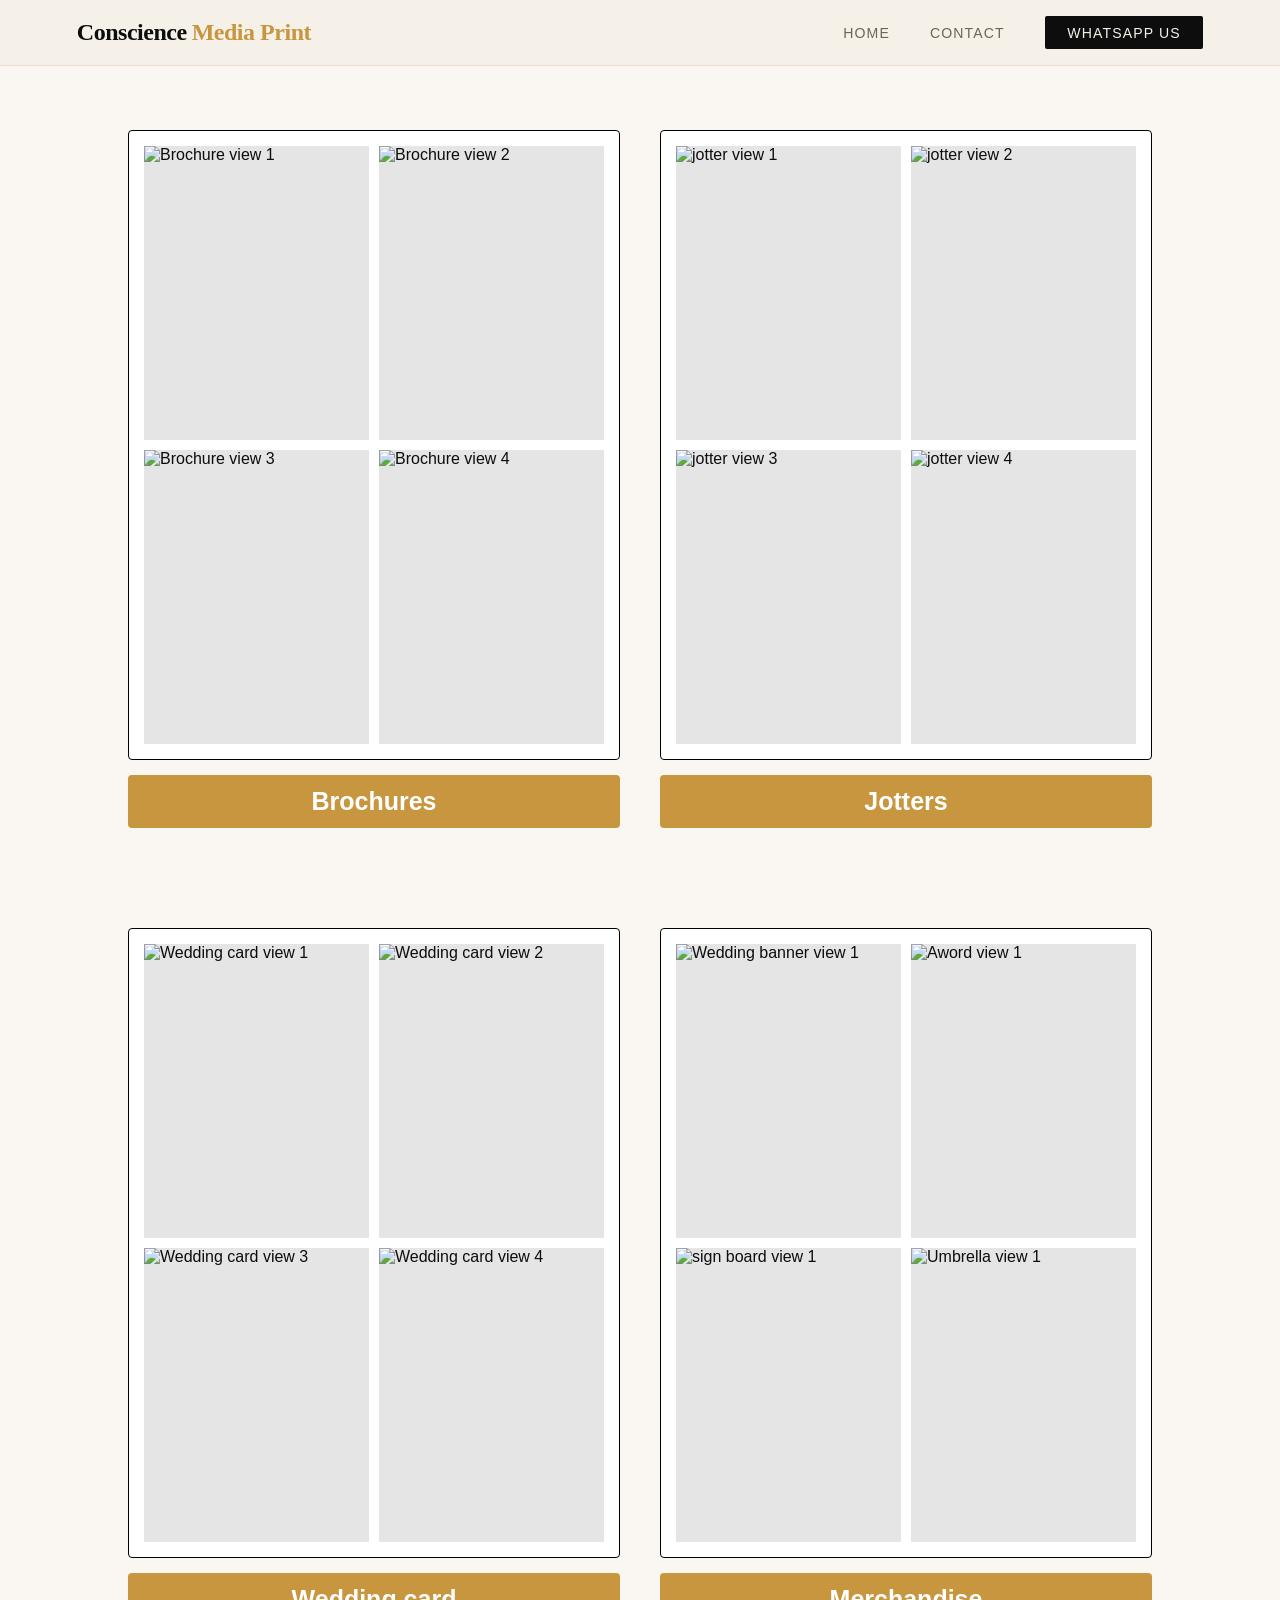
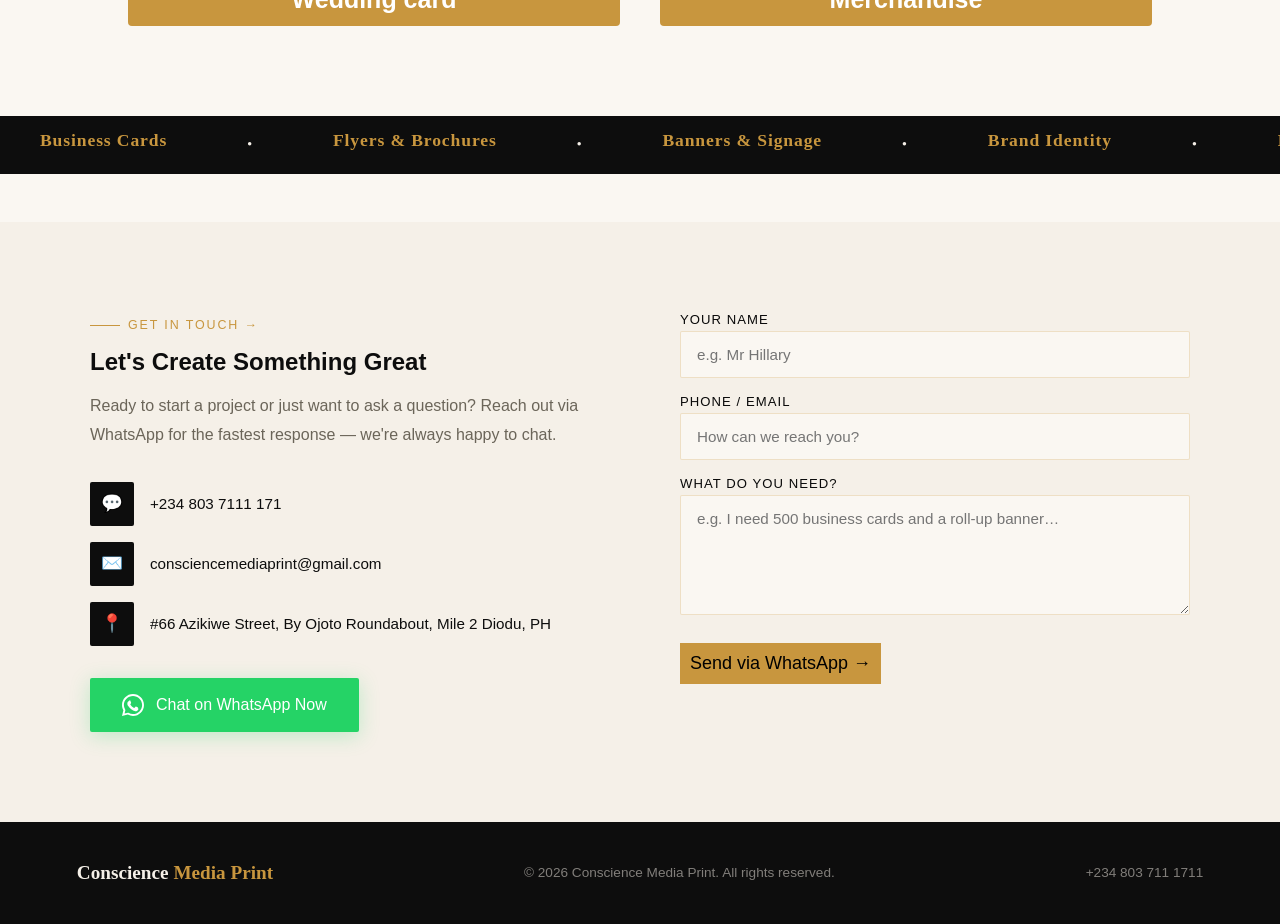
==== commit fb320fa8: "Update catalog.html" ====
--- a/catalog.html
+++ b/catalog.html
@@ -1,101 +1,71 @@
 <!DOCTYPE html>
 <html lang="en">
 <head>
-  <meta charset="UTF-8" />
-  <meta name="viewport" content="width=device-width, initial-scale=1.0"/>
-  <title>Conscience Media – Print & Branding</title>
-  <link href="https://fonts.googleapis.com/css2?family=Playfair+Display:wght@700;900&family=DM+Sans:wght@300;400;500&display=swap" rel="stylesheet"/>
-  <link rel="stylesheet" href="./style.css">
+    <meta charset="UTF-8">
+    <meta name="viewport" content="width=device-width, initial-scale=1.0">
+    <title>Catalog Collection | Conscience Media Print</title>
+    <link rel="stylesheet" href="./catalog.css">
 </head>
-
 <body>
-  
   <!-- NAV -->
 <nav id="navbar">
   <a class="nav-logo" href="#hero">Conscience<span>Media Print</span></a>
   <ul class="nav-links" id="navLinks">
-    <li><a href="catalog.html">Catalogue</a></li>
-    <li><a href="#about">About</a></li>
-    <li><a href="#services">Services</a></li>
-    <li><a href="#why">Why Us</a></li>
+    <li><a href="index.html">Home</a></li>
+    <li><a href="#contact">Contact</a></li>
     <li><a href="https://wa.me/2348037111171" target="_blank" class="nav-cta">WhatsApp Us</a></li>
   </ul>
   <div class="hamburger" id="hamburger" onclick="toggleMenu()">
     <span></span><span></span><span></span>
   </div>
 </nav>
+    <!-- MAIN CATALOG CONTAINER MATCHING YOUR NOTEBOOK SKETCH -->
+    <main class="catalog-container">
+       
+        <!-- SECTION 1: BROCHURES -->
+        <section class="category-block">
+            <div class="inner-quad-grid">
+                <div class="grid-cell"><img src="./Images/brochure1.png" alt="Brochure view 1"></div>
+                <div class="grid-cell"><img src="./Images/brochure2.png" alt="Brochure view 2"></div>
+                <div class="grid-cell"><img src="./Images/brochure3.png" alt="Brochure view 3"></div>
+                <div class="grid-cell"><img src="./Images/brochure4.png" alt="Brochure view 4"></div>
+            </div>
+                <a href="https://drive.google.com/drive/folders/1C43YMz03uZLNqt1py8e4a41AuwaOzutf"><h3>Brochures</h3></a>
+        </section>
 
-<section id="hero">
-  <div class="hero-bg"></div>
-  <div class="hero-content">
-    <div class="hero-tag">Nigeria's Print &amp; Branding Studio</div>
-    <h1>Where Ideas<em>Get Printed.</em></h1>
-    <p>From business cards to banners, branded merchandise to full identity packages — Conscience Media brings your vision to life with precision and style.</p>
-    <div class="hero-btns">
-      <a href="https://wa.me/2348037111171?text=Hello%2C%20I%27d%20like%20to%20inquire%20about%20your%20printing%20and%20branding%20services." target="_blank" class="btn-primary">
-        💬 Chat on WhatsApp
-      </a>
-      <a href="#services" class="btn-secondary">View Services →</a>
-    </div>
-  </div>
-  <div class="hero-image">
-    <img id="hero-img" src="./Images/heroimgfour.png" alt="Printing professional at work" />
-  </div>
-  <div class="hero-badge">
-    <div class="hero-badge-inner">CMP</div>
-    <div class="hero-badge-sub">Conscience Media <br> Print</div>
-  </div>
-</section>
+        <!-- SECTION 2: MERCHANDISE -->
+        <section class="category-block">
+            <div class="inner-quad-grid">
+                <div class="grid-cell"><img src="./Images/jotter1.png" alt="jotter view 1"></div>
+                <div class="grid-cell"><img src="./Images/jotter2.png" alt="jotter view 2"></div>
+                <div class="grid-cell"><img src="./Images/jotter3.png" alt="jotter view 3"></div>
+                <div class="grid-cell"><img src="./Images/jotter4.png" alt="jotter view 4"></div>
+            </div>
+            <a href="https://drive.google.com/drive/folders/10n7uit2vkqizZoB6C6EOf9daJkdOoRug"><h3>Jotters</h3></a>
+        </section>
 
-<!-- ABOUT -->
-<section id="about">
-  <div class="about-grid">
+        <!-- SECTION 3: SIGNAGE -->
+        <section class="category-block">
+            <div class="inner-quad-grid">
+                <div class="grid-cell"><img src="./Images/Wedding card1.png" alt="Wedding card view 1"></div>
+                <div class="grid-cell"><img src="./Images/Wedding card2.png" alt="Wedding card view 2"></div>
+                <div class="grid-cell"><img src="./Images/Wedding card3.png" alt="Wedding card view 3"></div>
+                <div class="grid-cell"><img src="./Images/Wedding card4.png" alt="Wedding card view 4"></div>
+            </div>
+            <a href="https://drive.google.com/drive/folders/1dVesbkyN0T2qG7P6O_RAn_3yKy0wekew"><h3>Wedding card</h3></a>
+        </section>
 
-    <!-- PHOTO COLLAGE replacing the old black box -->
-    <div class="about-collage-wrap reveal">
-      <div class="about-collage">
-    
-        <img class="collage-img "
-          src="./Images/K.jpg"
-          alt="Branded caps" />
-        
-        <img class="collage-img"
-          src="Images/M.jpg"
-          alt="Branded Aword" />
-          
-        <img class="collage-img"
-          src="Images/Z.jpg"
-          alt="Branded Merchandise" /> 
-
-        <img class="collage-img"
-          src="./Images/Umbrella2.jpg"
-          alt="Weeding Card" />    
-      </div>
-      <div class="collage-badge">Print. Brand. Deliver.</div>
-    </div>
-    <div class="about-text reveal">
-      <div class="section-tag">About Us</div>
-      <h2 class="section-title">More Than a Print Shop</h2>
-      <p>Conscience Media is a full-service printing and branding company dedicated to helping businesses, startups, and individuals put their best face forward.</p>
-      <p>We handle everything — from concept to delivery. Whether you need a single flyer or a complete brand rollout, we bring the same level of care and quality to every job.</p>
-      <p>Based in Nigeria, we work with clients across the country who trust us to make their brand look as good as it is.</p>
-      <div class="about-stats">
-        <div>
-          <div class="stat-num">500+</div>
-          <div class="stat-label">Happy Clients</div>
-        </div>
-        <div>
-          <div class="stat-num">100%</div>
-          <div class="stat-label">Quality Guaranteed</div>
-        </div>
-        <div>
-          <div class="stat-num">Fast</div>
-          <div class="stat-label">Turnaround</div>
-        </div>
-      </div>
-    </div>
-  </div>
-</section>
+        <!-- SECTION 4: FLYERS -->
+        <section class="category-block">
+            <div class="inner-quad-grid">
+                <div class="grid-cell"><img src="./Images/wedding banner.jpg" alt="Wedding banner view 1"></div>
+                <div class="grid-cell"><img src="./Images/Award1.png" alt="Aword view 1"></div>
+                <div class="grid-cell"><img src="./Images/sign board.jpg" alt="sign board view 1"></div>
+                <div class="grid-cell"><img src="./Images/Umbrella2.jpg" alt="Umbrella view 1"></div>
+            </div>
+                <a href="https://drive.google.com/drive/folders/1FA5IKOH-0KZenOcPdpChZqeabGQDJFr2"><h3>Merchandise</h3></a>
+        </section>
+    </main>
 
 <!-- MARQUEE -->
 <div class="marquee-wrap">
@@ -119,85 +89,11 @@
   </div>
 </div>
 
-<!-- SERVICES -->
-<section id="services">
-  <div class="services-header">
-    <div class="reveal">
-      <div class="section-tag">What We Offer</div>
-      <h2 class="section-title">Our Services</h2>
-    </div>
-    <p class="section-sub reveal">Everything your brand needs, under one roof.</p>
-  </div>
-  <div class="services-grid">
-    <div class="service-card reveal">
-      <span class="service-icon">🖨️</span>
-      <h3>Commercial Printing</h3>
-      <p>High-quality prints for flyers, brochures, posters, catalogues, and more — delivered fast and sharp.</p>
-    </div>
-    <div class="service-card reveal">
-      <span class="service-icon">💼</span>
-      <h3>Business Stationery</h3>
-      <p>Business cards, letterheads, envelopes, and notepads that make a lasting first impression.</p>
-    </div>
-    <div class="service-card reveal">
-      <span class="service-icon">🎨</span>
-      <h3>Brand Identity</h3>
-      <p>Logo design, brand colours, typography, and full identity kits built to stand out.</p>
-    </div>
-    <div class="service-card reveal">
-      <span class="service-icon">🏗️</span>
-      <h3>Signage & Banners</h3>
-      <p>Roll-up banners, flex banners, billboards, and outdoor signage crafted for maximum visibility.</p>
-    </div>
-    <div class="service-card reveal">
-      <span class="service-icon">👕</span>
-      <h3>Branded Merchandise</h3>
-      <p>T-shirts, caps, tote bags, mugs, and branded giveaways your clients will actually want to keep.</p>
-    </div>
-    <div class="service-card reveal">
-      <span class="service-icon">📦</span>
-      <h3>Packaging & Labels</h3>
-      <p>Custom packaging, product labels, stickers, and tags designed to sell your product on the shelf.</p>
-    </div>
-  </div>
-</section>
-
-<!-- WHY US -->
-<section id="why">
-  <div class="reveal">
-    <div class="section-tag">Why Choose Us</div>
-    <h2 class="section-title">The Conscience Difference</h2>
-    <p class="section-sub">We don't just print — we partner with you to make your brand unforgettable.</p>
-  </div>
-  <div class="why-grid">
-    <div class="why-card reveal">
-      <div class="why-num">01</div>
-      <h3>Premium Quality</h3>
-      <p>We use top-grade materials and equipment so every piece we deliver looks world-class.</p>
-    </div>
-    <div class="why-card reveal">
-      <div class="why-num">02</div>
-      <h3>Fast Turnaround</h3>
-      <p>Deadlines matter. We work quickly without compromising on the quality of your order.</p>
-    </div>
-    <div class="why-card reveal">
-      <div class="why-num">03</div>
-      <h3>Affordable Pricing</h3>
-      <p>Great prints shouldn't break the bank. We offer competitive rates for every budget.</p>
-    </div>
-    <div class="why-card reveal">
-      <div class="why-num">04</div>
-      <h3>Personal Service</h3>
-      <p>You get direct access to us — no middlemen, just honest communication from start to finish.</p>
-    </div>
-  </div>
-</section>
-
 <!-- CONTACT -->
 <section id="contact">
   <div class="contact-wrap">
     <div class="contact-info reveal">
-      <div class="section-tag">Get In Touch →</div>
+      <div class="section-tag">GET IN TOUCH →</div>
       <h2 class="section-title">Let's Create Something Great</h2>
       <p>Ready to start a project or just want to ask a question? Reach out via WhatsApp for the fastest response — we're always happy to chat.</p>
       <div class="contact-links">
@@ -234,17 +130,17 @@
         <textarea placeholder="e.g. I need 500 business cards and a roll-up banner…"></textarea>
       </div>
       <button class="btn-primary" onclick="sendToWhatsApp()">
-        Send via WhatsApp →
+        Send via WhatsApp  →
       </button>
     </div>
   </div>
 </section>
 
 <!-- FOOTER -->
-<footer>
+<footer id="FOOTER">
   <div class="logo">Conscience<span>Media Print</span></div>
   <span>© 2026 Conscience Media Print. All rights reserved.</span>
-  <a href="https://wa.me/2348037111171" target="_blank">+234 803 7111171</a>
+  <a href="https://wa.me/2348037111171" target="_blank">+234 803 711 1711</a>
 </footer>
 
 </body>
--- a/catalog.css
+++ b/catalog.css
@@ -0,0 +1,248 @@
+*, *::before, *::after { margin: 0; padding: 0; box-sizing: border-box; }
+
+:root {
+  --ink: #0d0d0d;
+  --paper: #f5f0e8;
+  --gold: #c8963e;
+  --gold-light: #e8b86a;
+  --cream: #faf7f2;
+  --muted: #6b6559;
+}
+
+html { scroll-behavior: smooth; }
+
+body {
+  font-family: 'DM Sans', sans-serif;
+  background: var(--cream);
+  color: var(--ink);
+  overflow-x: hidden;
+}
+
+/* ── NAV ── */
+nav {
+  position: fixed; top: 0; left: 0; right: 0; z-index: 100;
+  display: flex; justify-content: space-between; align-items: center;
+  padding: 1.2rem 6%;
+  background: rgba(245,240,232,0.92);
+  backdrop-filter: blur(10px);
+  border-bottom: 1px solid rgba(200,150,62,0.2);
+  transition: box-shadow .3s;
+}
+nav.scrolled { box-shadow: 0 4px 30px rgba(0,0,0,0.08); }
+
+.nav-logo {
+  font-family: 'Playfair Display', serif;
+  font-size: 1.5rem; font-weight: 900;
+  letter-spacing: -0.02em; color: var(--ink); text-decoration: none;
+}
+.nav-logo span { color: var(--gold); margin-left: 5px; }
+
+.nav-links { display: flex; gap: 2.5rem; list-style: none; }
+.nav-links a {
+  text-decoration: none; font-size: .88rem; font-weight: 500;
+  letter-spacing: .08em; text-transform: uppercase;
+  color: var(--muted); transition: color .25s;
+}
+.nav-links a:hover { color: var(--gold); }
+
+.nav-cta {
+  background: var(--ink); color: var(--paper) !important;
+  padding: .55rem 1.4rem; border-radius: 2px;
+  font-weight: 500 !important; transition: background .25s !important;
+}
+.nav-cta:hover { background: var(--gold) !important; color: var(--ink) !important; }
+
+.hamburger { display: none; flex-direction: column; gap: 5px; cursor: pointer; }
+.hamburger span { display: block; width: 24px; height: 2px; background: var(--ink); transition: .3s; }
+
+/* 2x2 Category Display Arrangement Grid */
+.catalog-container {
+    padding: 80px 10%;
+    display: grid;
+    grid-template-columns: repeat(2, 1fr); /* 2 blocks wide matching top half of sketch */
+    column-gap: 40px;
+    row-gap: 40px; /* Spacing between top and middle row sections */
+}
+
+.category-block {
+    text-align: left;
+    margin-bottom: 10px;
+}
+
+/* The Four Inner Panels Container per Sketched Box */
+.inner-quad-grid {
+    display: grid;
+    margin-top: 50px;
+    grid-template-columns: repeat(2, 1fr); /* 2x2 grid inside each container */
+    height: 70vh;
+    gap: 10px;
+    background-color: #ffffff;
+    padding: 15px;
+    border: 1px solid #000000; /* Distinct crisp border line */
+    border-radius: 4px;
+}
+
+.grid-cell {
+    width: 100%;
+    height: 100%;
+    background-color: #e5e5e5;
+    overflow: hidden;
+}
+
+.grid-cell img {
+    width: 90%;
+    height: 90%;
+    object-fit: cover;
+}
+h3 {
+    width: 100%;
+    background-color: #c8963e;
+    color: #ffffff !important;
+    border: none;
+    padding: 12px;
+    font-size: 13px;
+    font-weight: bold;
+    border-radius: 4px;
+    font-size: 25px;
+    cursor: pointer;
+    margin-top: 15px;
+    text-align: center;
+}
+a {text-decoration: none;}
+
+.category-label {
+    margin-top: 12px;
+    font-size: 18px;
+    font-weight: bold;
+    color: #000000;
+    text-decoration: underline; /* Matches the text underlines in your notebook drawing */
+}
+
+/* ── MARQUEE ── */
+.marquee-wrap { background: var(--ink); color: var(--gold); padding: .9rem 0; overflow: hidden; }
+.marquee-track {
+  display: flex; width: max-content;
+  animation: marquee 18s linear infinite;
+  font-family: 'Playfair Display', serif;
+  font-size: 1.1rem; font-weight: 700; letter-spacing: .05em;
+}
+.marquee-track span { padding: 0 2.5rem; }
+.marquee-track .dot { color: var(--paper); font-size: .5rem; line-height: 1.8rem; }
+@keyframes marquee { to { transform: translateX(-50%); } }
+
+/* ── CONTACT ── */
+#contact { background: var(--paper); }
+.contact-wrap { display: grid;
+   grid-template-columns: 1fr 1fr; 
+   gap: 5rem; 
+   align-items: start; 
+   margin-top: 3rem; 
+   padding: 90px;
+  }
+.section-tag {
+  display: inline-flex; align-items: center; gap: .5rem;
+  font-size: .78rem; letter-spacing: .15em; text-transform: uppercase;
+  color: var(--gold); font-weight: 500; margin-bottom: 1rem;
+}
+.section-tag::before { content: ''; display: block; width: 30px; height: 1px; background: var(--gold); }
+.contact-info h2 { margin-bottom: 1rem; }
+.contact-info p { color: var(--muted); line-height: 1.8; font-weight: 300; margin-bottom: 2rem; }
+.contact-links { display: flex; flex-direction: column; gap: 1rem; }
+.contact-link {
+  display: flex; 
+  align-items: center; 
+  gap: 1rem;
+  text-decoration: none; 
+  color: var(--ink);
+  font-weight: 500; 
+  font-size: .95rem; 
+  transition: color .25s;
+}
+.contact-link:hover { color: var(--gold); }
+.contact-link-icon {
+  width: 44px; height: 44px; border-radius: 2px;
+  background: var(--ink); color: var(--paper);
+  display: flex; align-items: center; justify-content: center;
+  font-size: 1.1rem; flex-shrink: 0; transition: background .25s;
+}
+.contact-link:hover .contact-link-icon { background: var(--gold); color: var(--ink); }
+.whatsapp-cta {
+  display: inline-flex; align-items: center; gap: .75rem;
+  background: #25D366; color: #fff;
+  padding: 1rem 2rem; border-radius: 2px;
+  font-weight: 500; font-size: 1rem;
+  text-decoration: none; margin-top: 2rem;
+  transition: background .25s, transform .2s;
+  box-shadow: 0 4px 20px rgba(37,211,102,.25);
+}
+.whatsapp-cta:hover { background: #20be5b; transform: translateY(-2px); }
+.contact-form-side { display: flex; flex-direction: column; gap: 1rem; }
+.contact-form-side label { font-size: .82rem;
+   letter-spacing: .08em; 
+   text-transform: uppercase; 
+   color:  #090909;
+   display: block; 
+   margin-bottom: .3rem;
+   font-style: 13px;
+   }
+.contact-form-side input,
+.contact-form-side textarea {
+  width: 100%; padding: .85rem 1rem;
+  background: var(--cream); border: 1.5px solid rgba(200,150,62,.25);
+  border-radius: 2px; font-family: 'DM Sans', sans-serif;
+  font-size: .95rem; color: var(--ink); outline: none; transition: border-color .25s;
+}
+.contact-form-side input:focus,
+.contact-form-side textarea:focus { border-color: var(--gold); }
+.contact-form-side textarea { resize: vertical; min-height: 120px; }
+.contact-form-side .btn-primary { 
+   align-self: flex-start;
+   margin-top: .5rem;
+   border: none;
+   padding: 10px 10px 10px 10px;
+   font-size: 18px;
+   background-color: #c8963e;
+   cursor: pointer; 
+  }
+
+/* ── FOOTER ── */
+footer {
+  background: var(--ink); color: rgba(245,240,232,.5);
+  padding: 2.5rem 6%; display: flex;
+  justify-content: space-between; align-items: center;
+  flex-wrap: wrap; gap: 1rem; font-size: .85rem;
+}
+footer .logo { font-family: 'Playfair Display', serif; font-size: 1.2rem; font-weight: 900; color: var(--paper); }
+footer .logo span {
+  color: var(--gold);
+  margin-left: 5px;
+}
+footer a { color: rgba(245,240,232,.5); text-decoration: none; transition: color .25s; }
+footer a:hover { color: var(--gold); }
+
+/* ── SCROLL ANIMATIONS ── */
+.reveal { opacity: 0; transform: translateY(30px); transition: opacity .7s ease, transform .7s ease; }
+.reveal.visible { opacity: 1; transform: none; }
+
+/* ── MOBILE ── */
+@media (max-width: 768px) {
+/* Prevent grrid items from crushing sideways on small screens */
+.nav-links { display: none; flex-direction: column; gap: 1.2rem; position: absolute; top: 100%; left: 0; right: 0; background: var(--paper); padding: 1.5rem 6%; border-bottom: 1px solid rgba(200,150,62,.2); }
+.nav-links.open { display: flex; }
+.hamburger { display: flex; }
+.hero-badge { display: none; }
+.services-grid,
+.about-grid,
+.contact-wrap,
+  grid-template-columns: 1fr;
+  gap: 1.5rem;
+}
+
+/* Force images to scale naturally without squishing */
+.grid-cell img,
+.services-grid img {
+  width: 100%;
+  height: auto;
+  object-fit: cover;
+ }
+}
